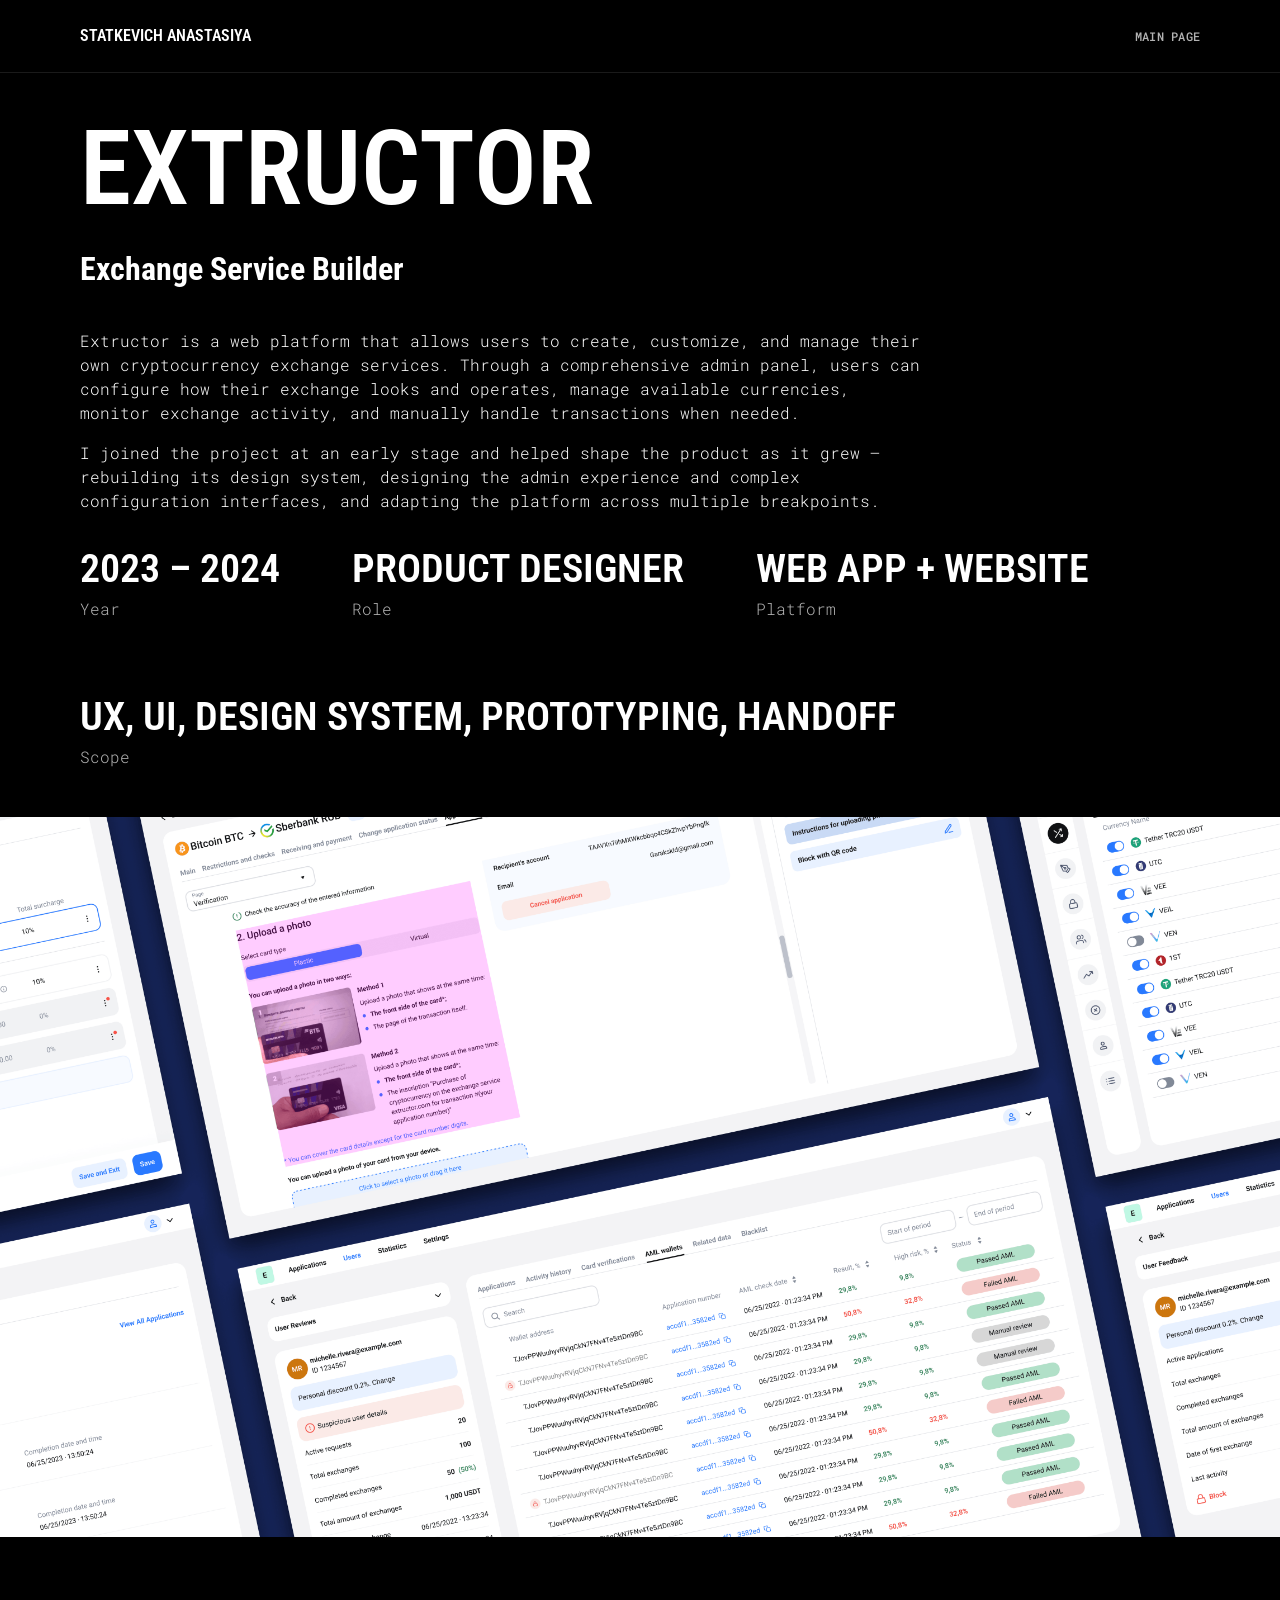
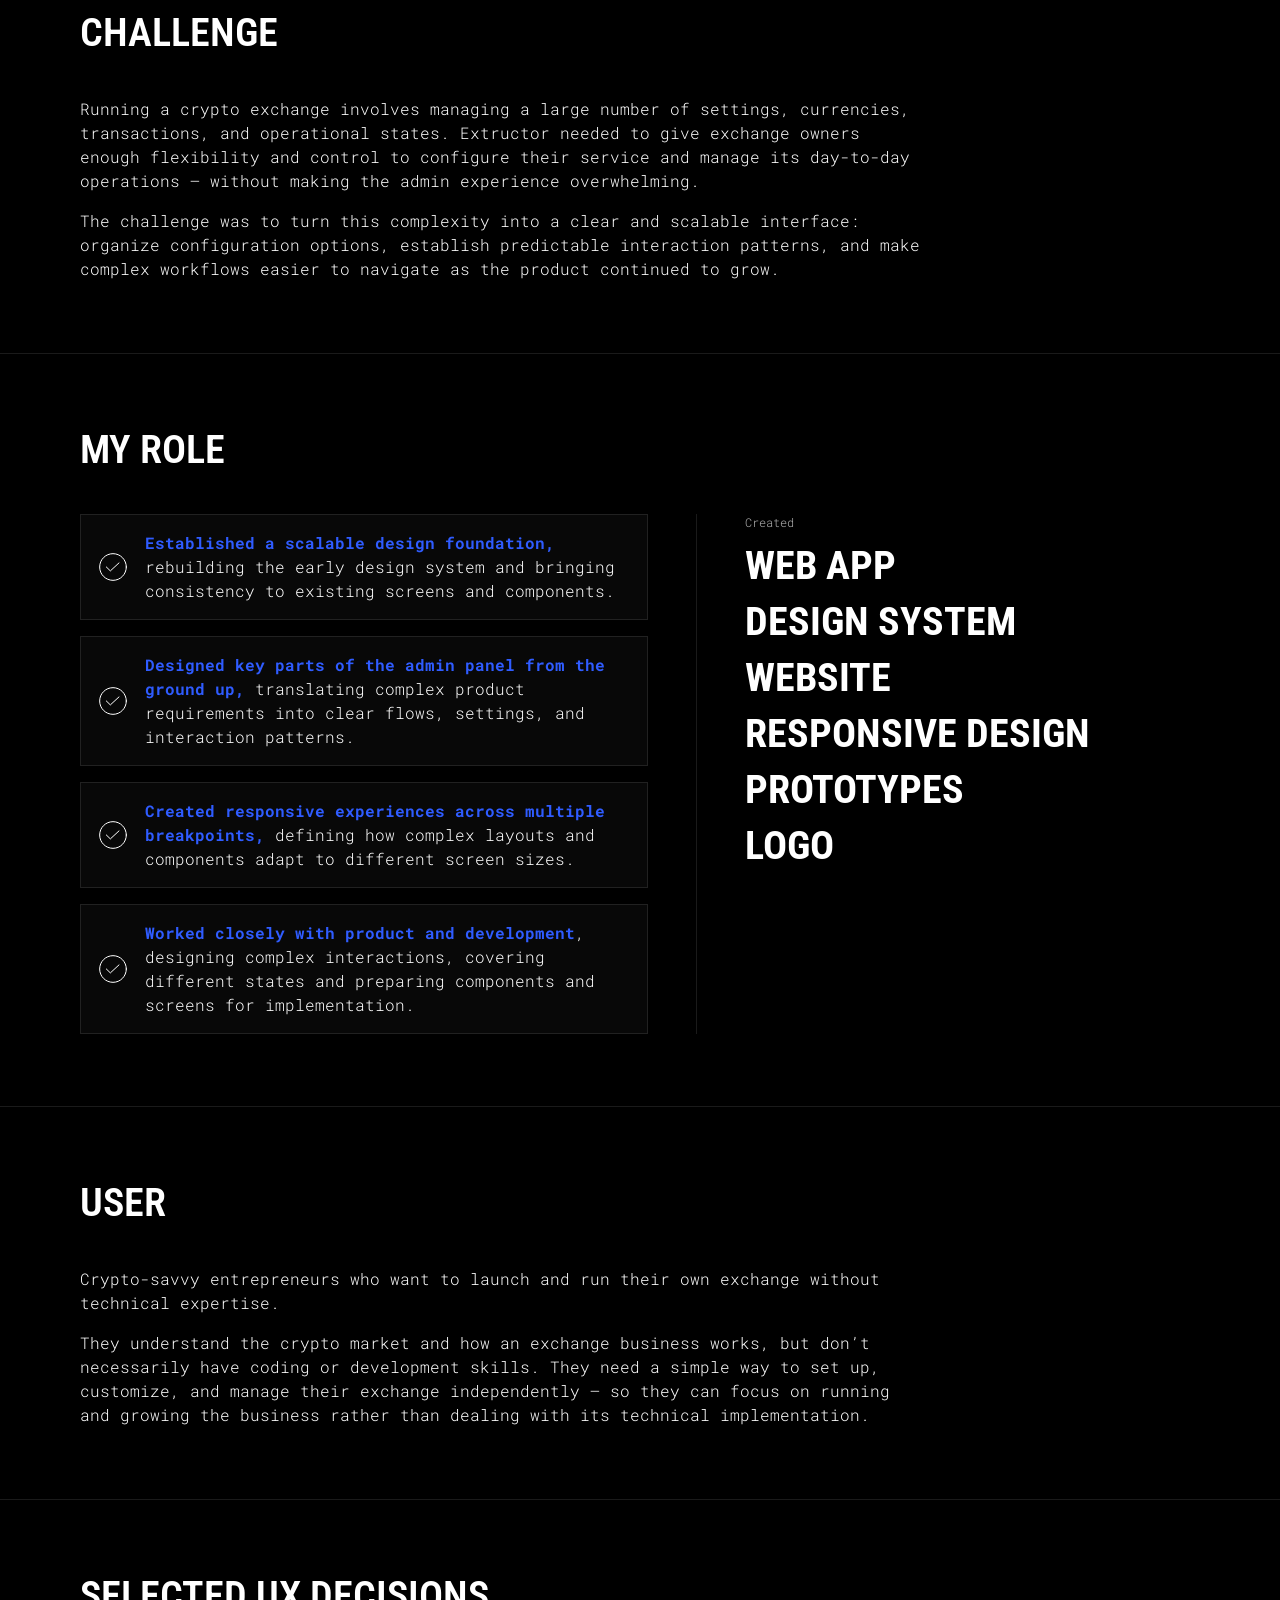
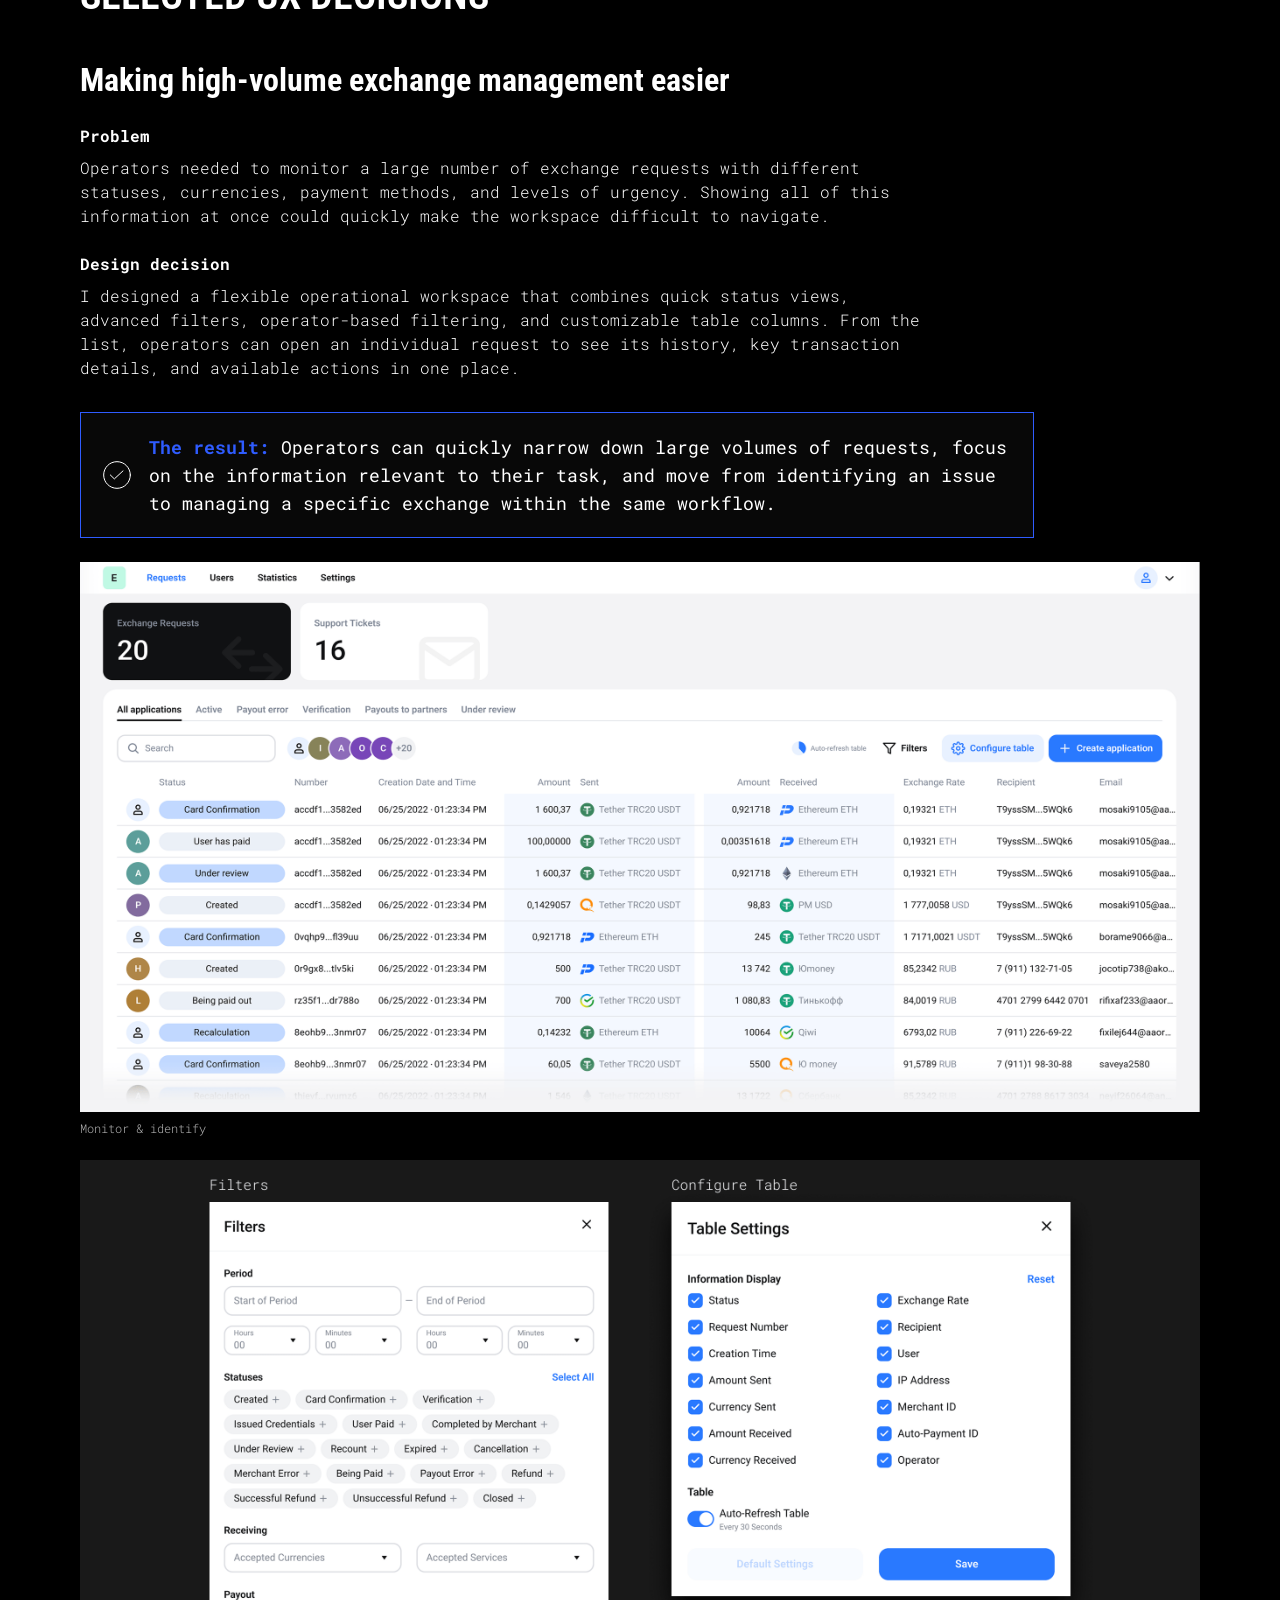
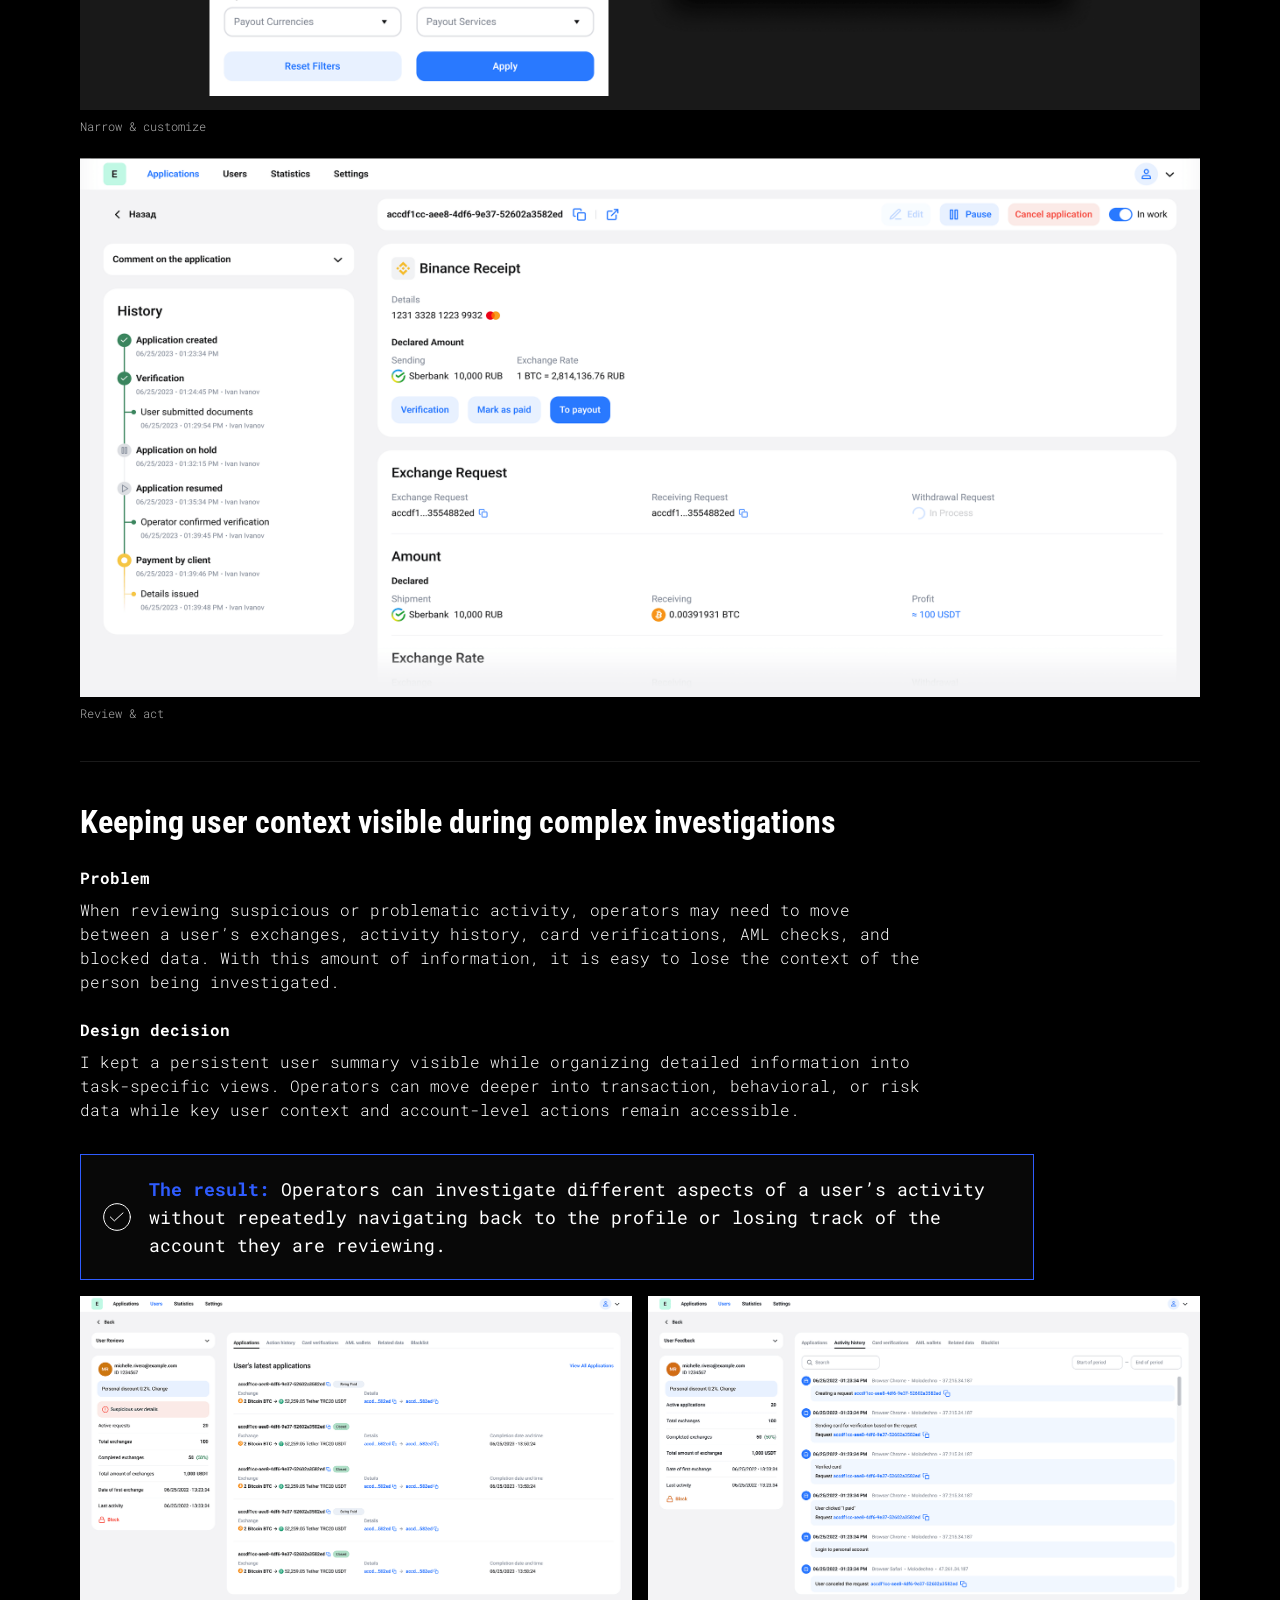
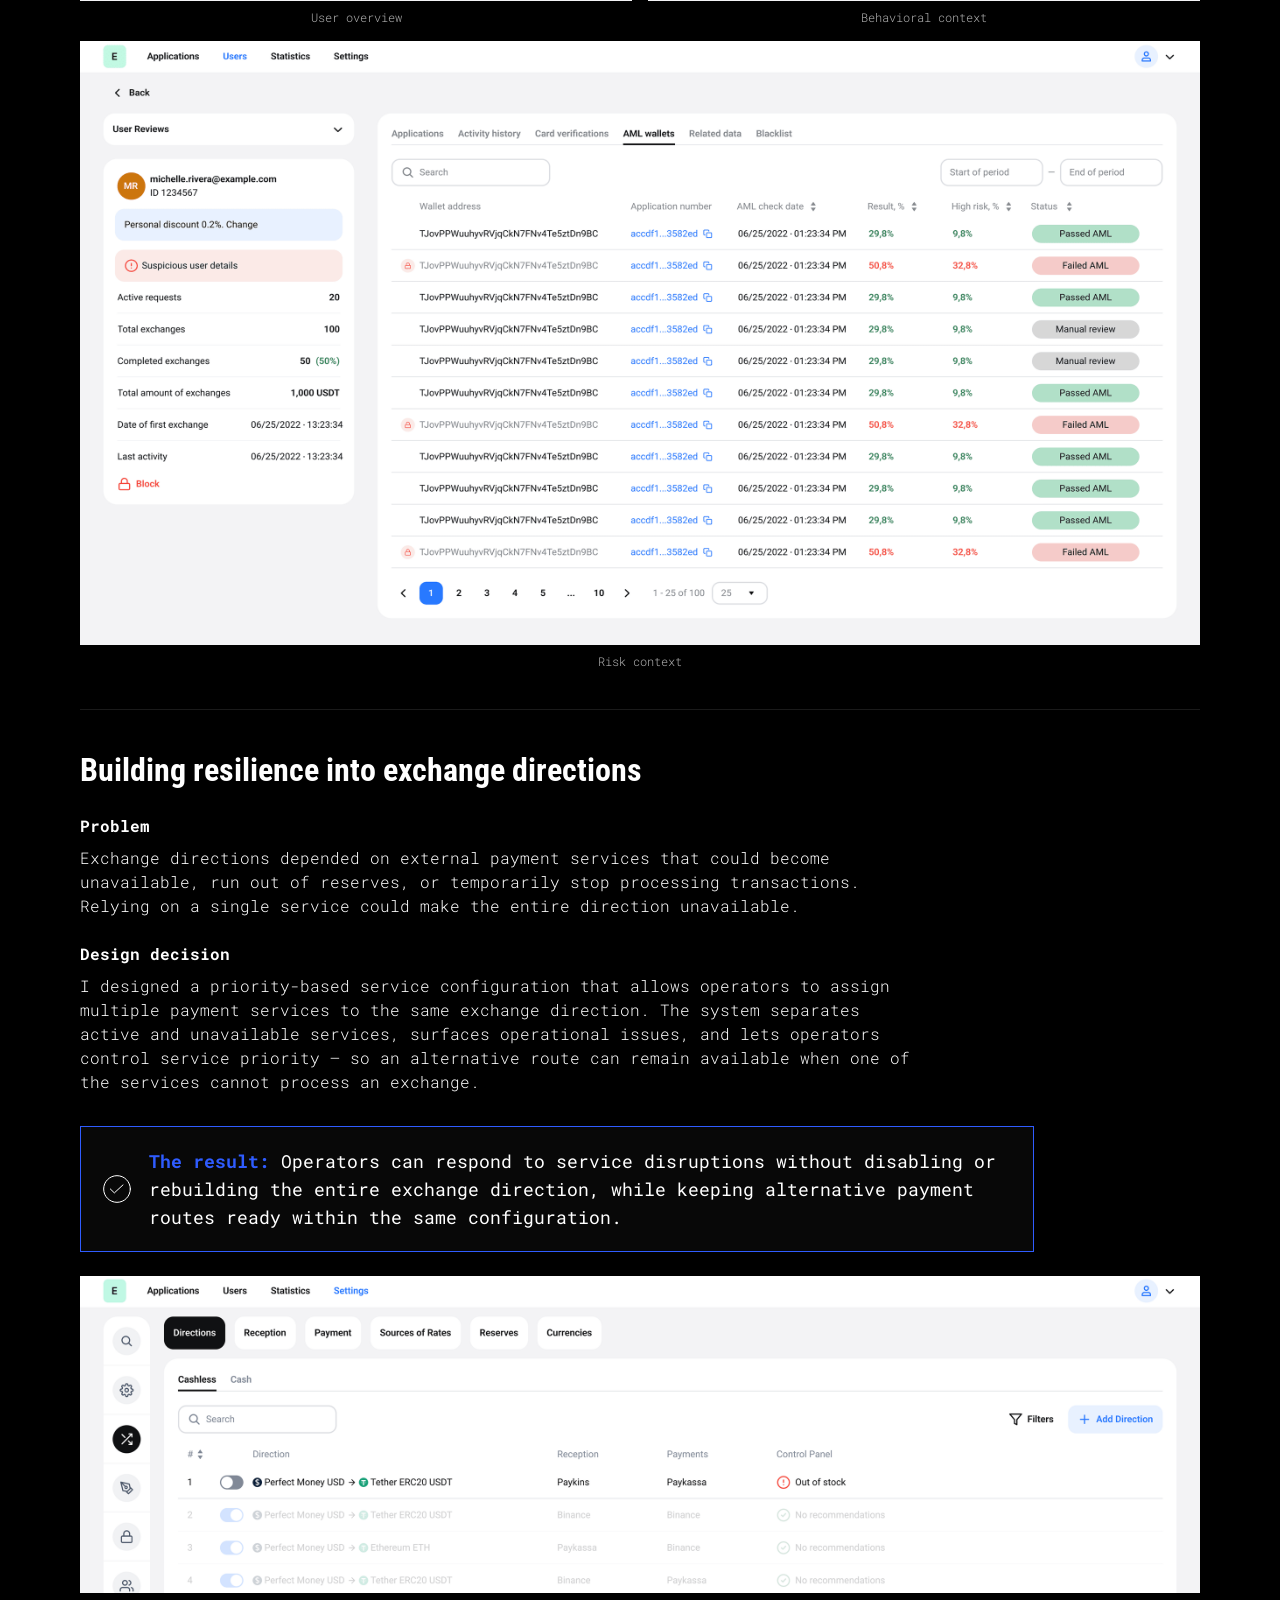
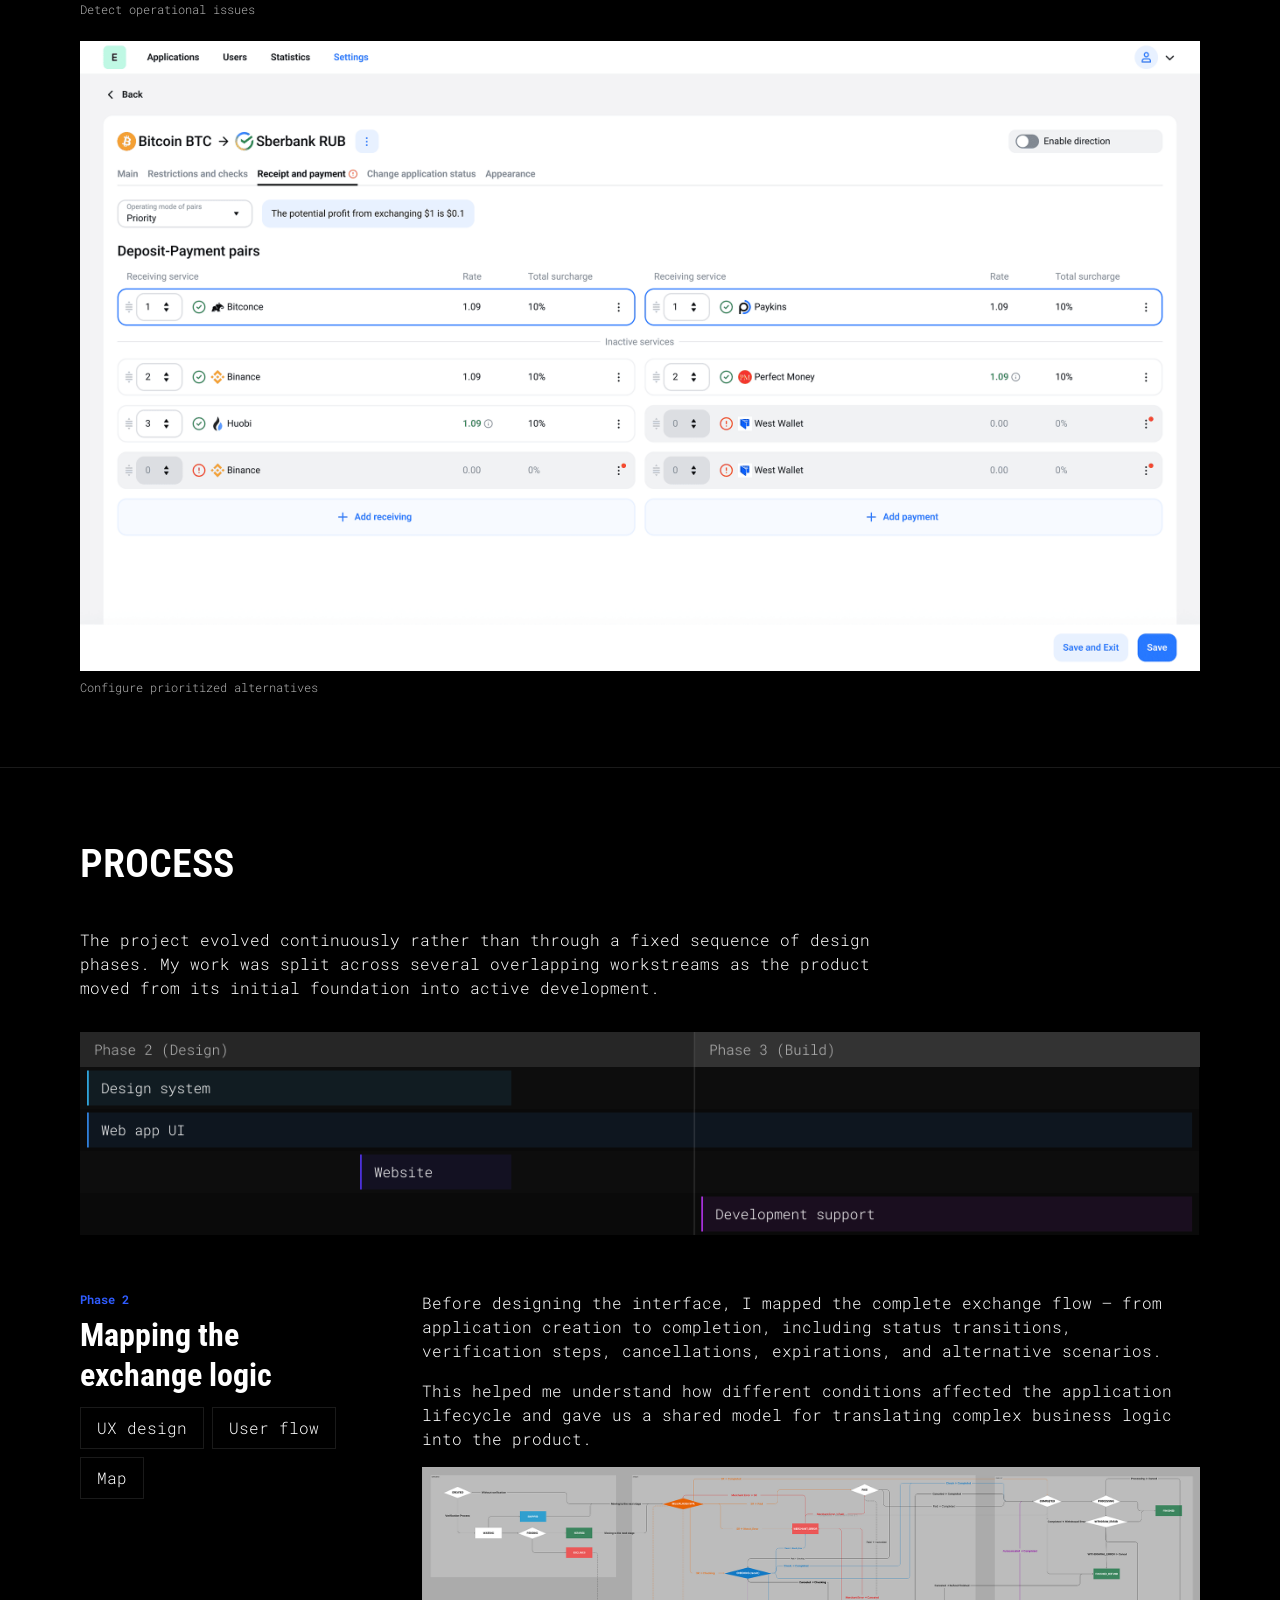
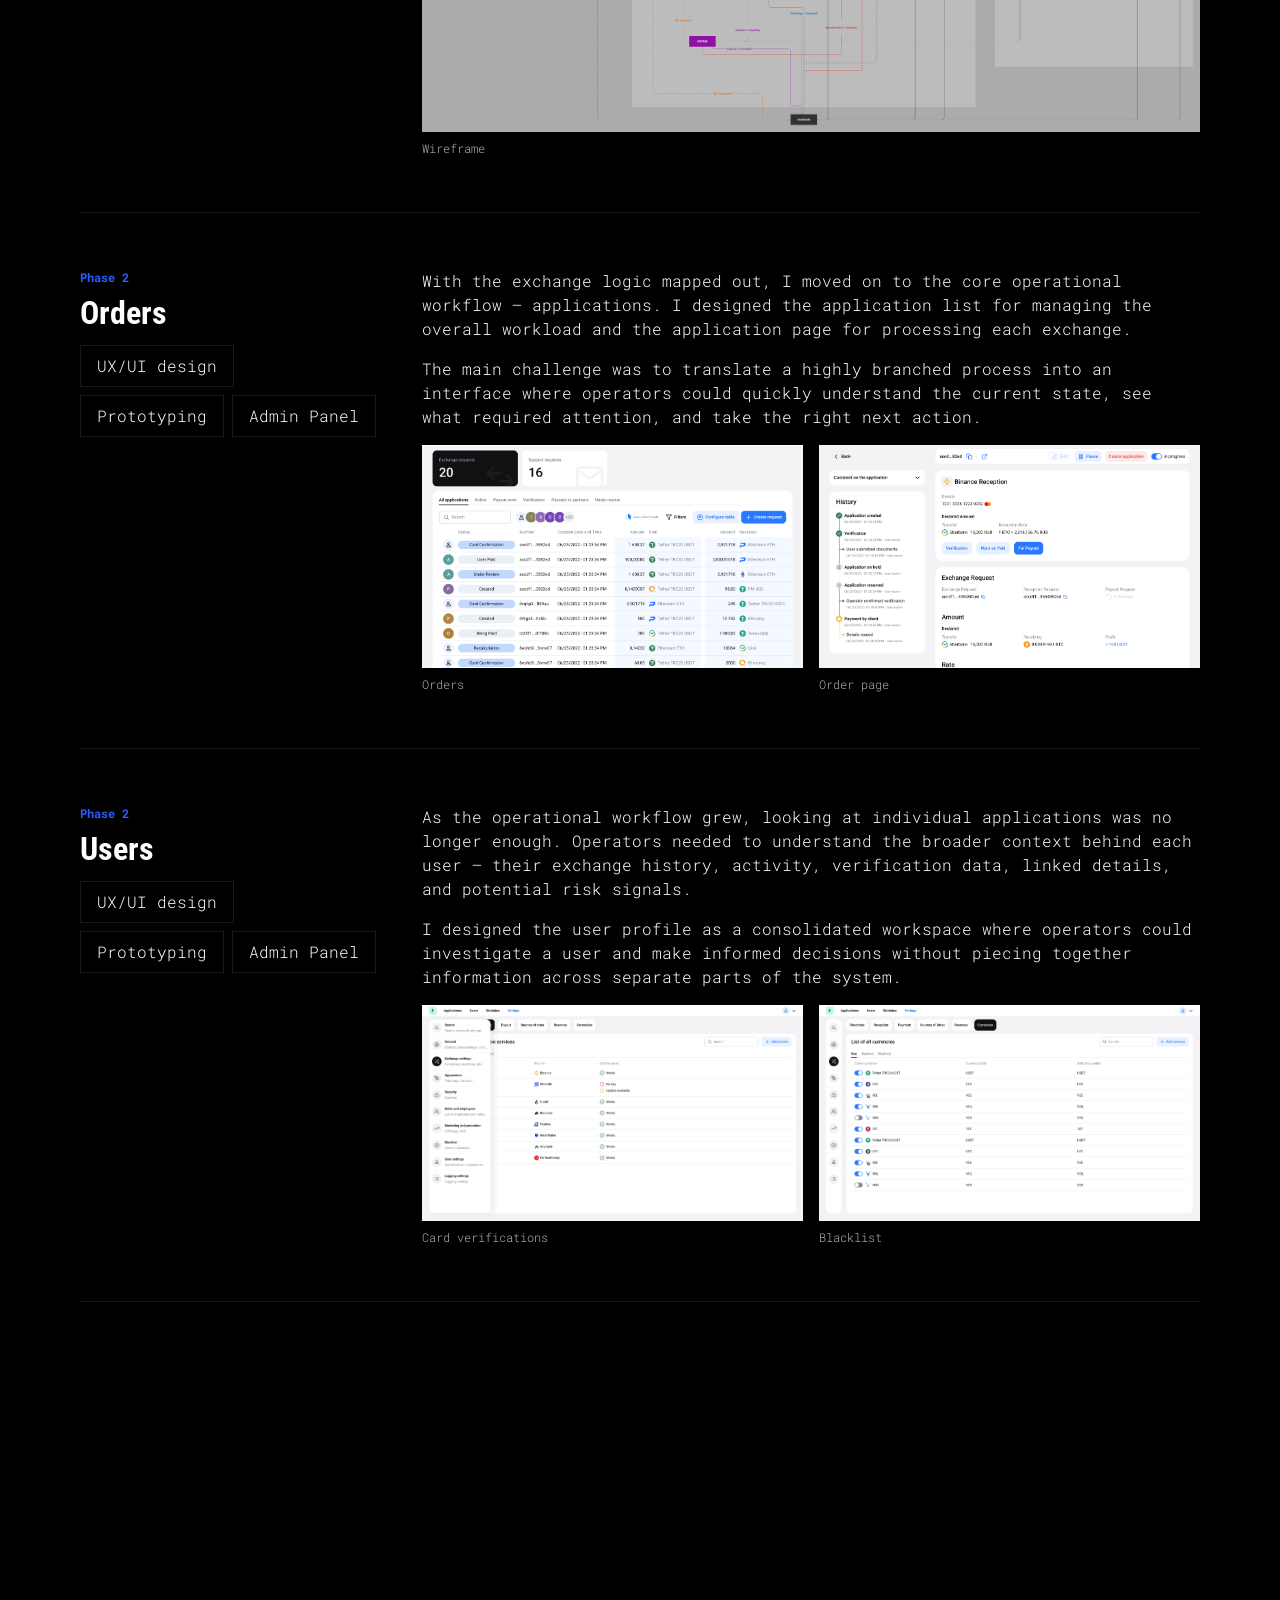
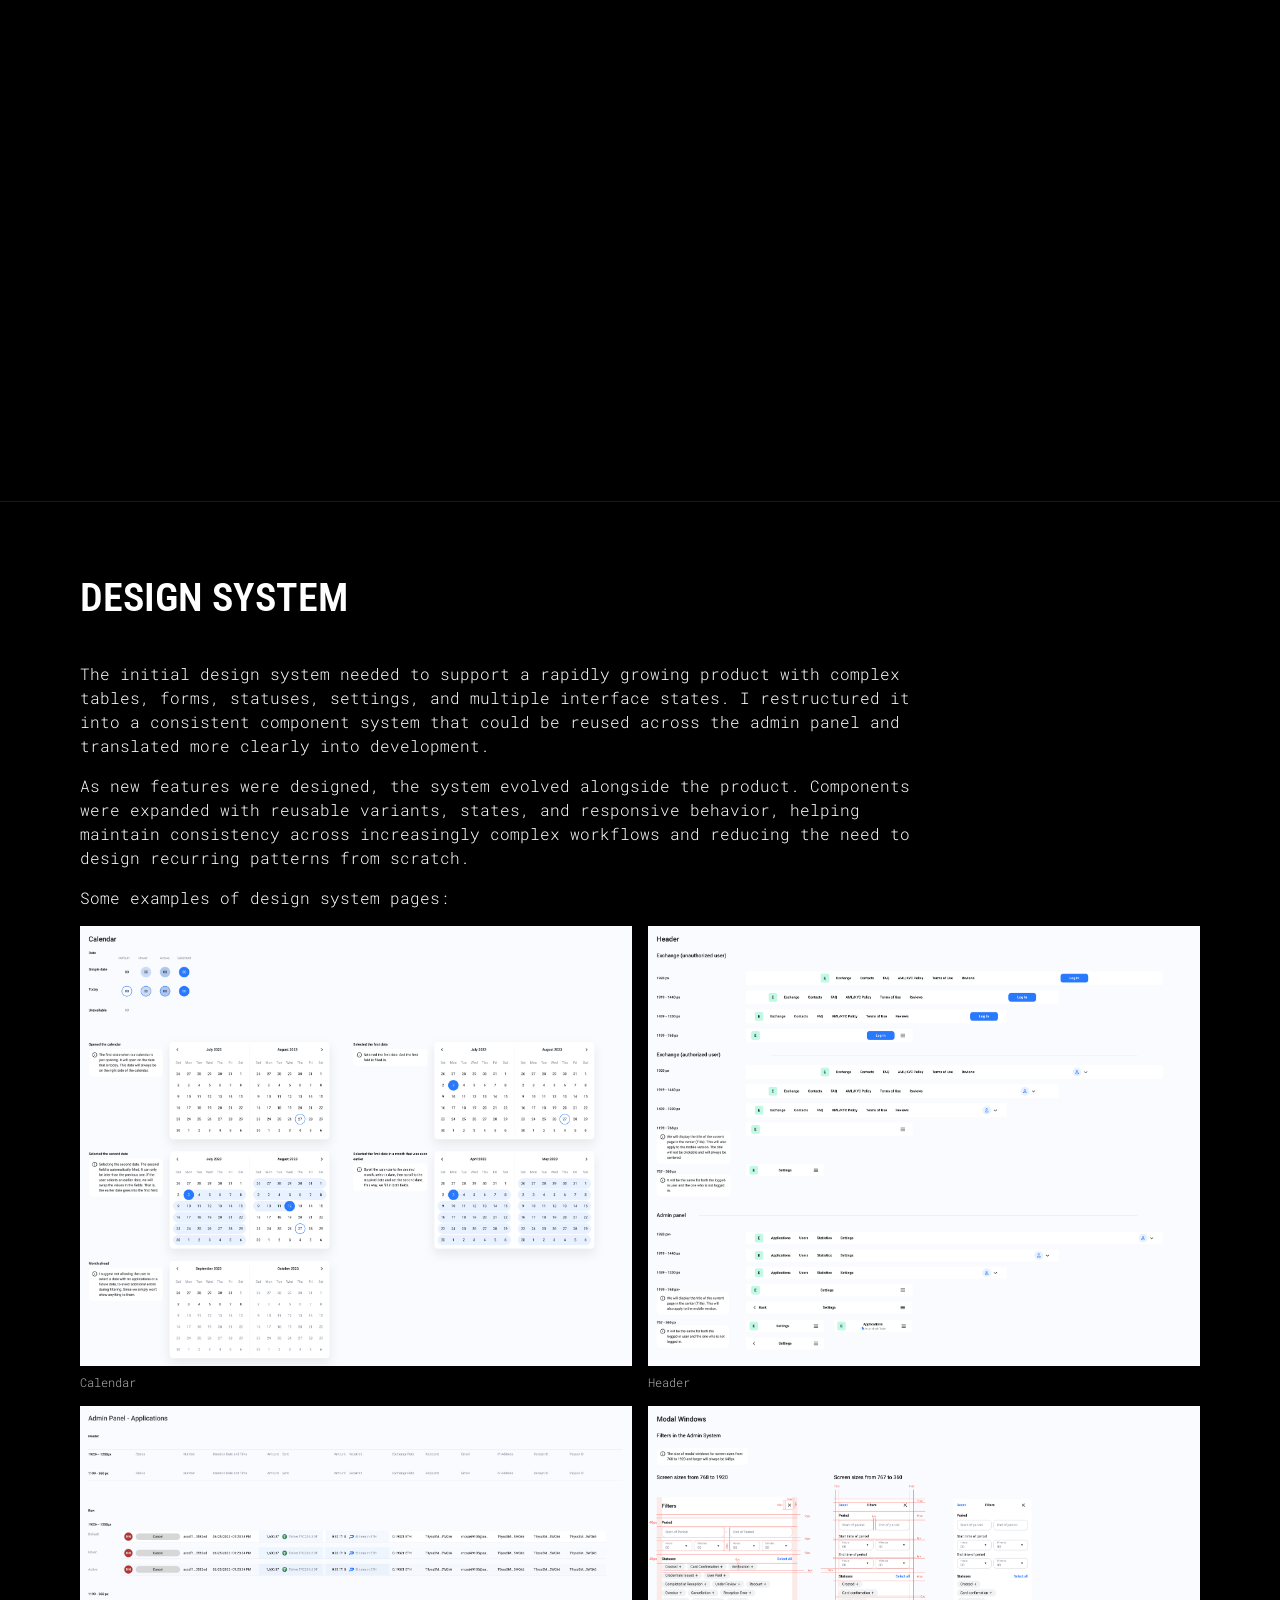
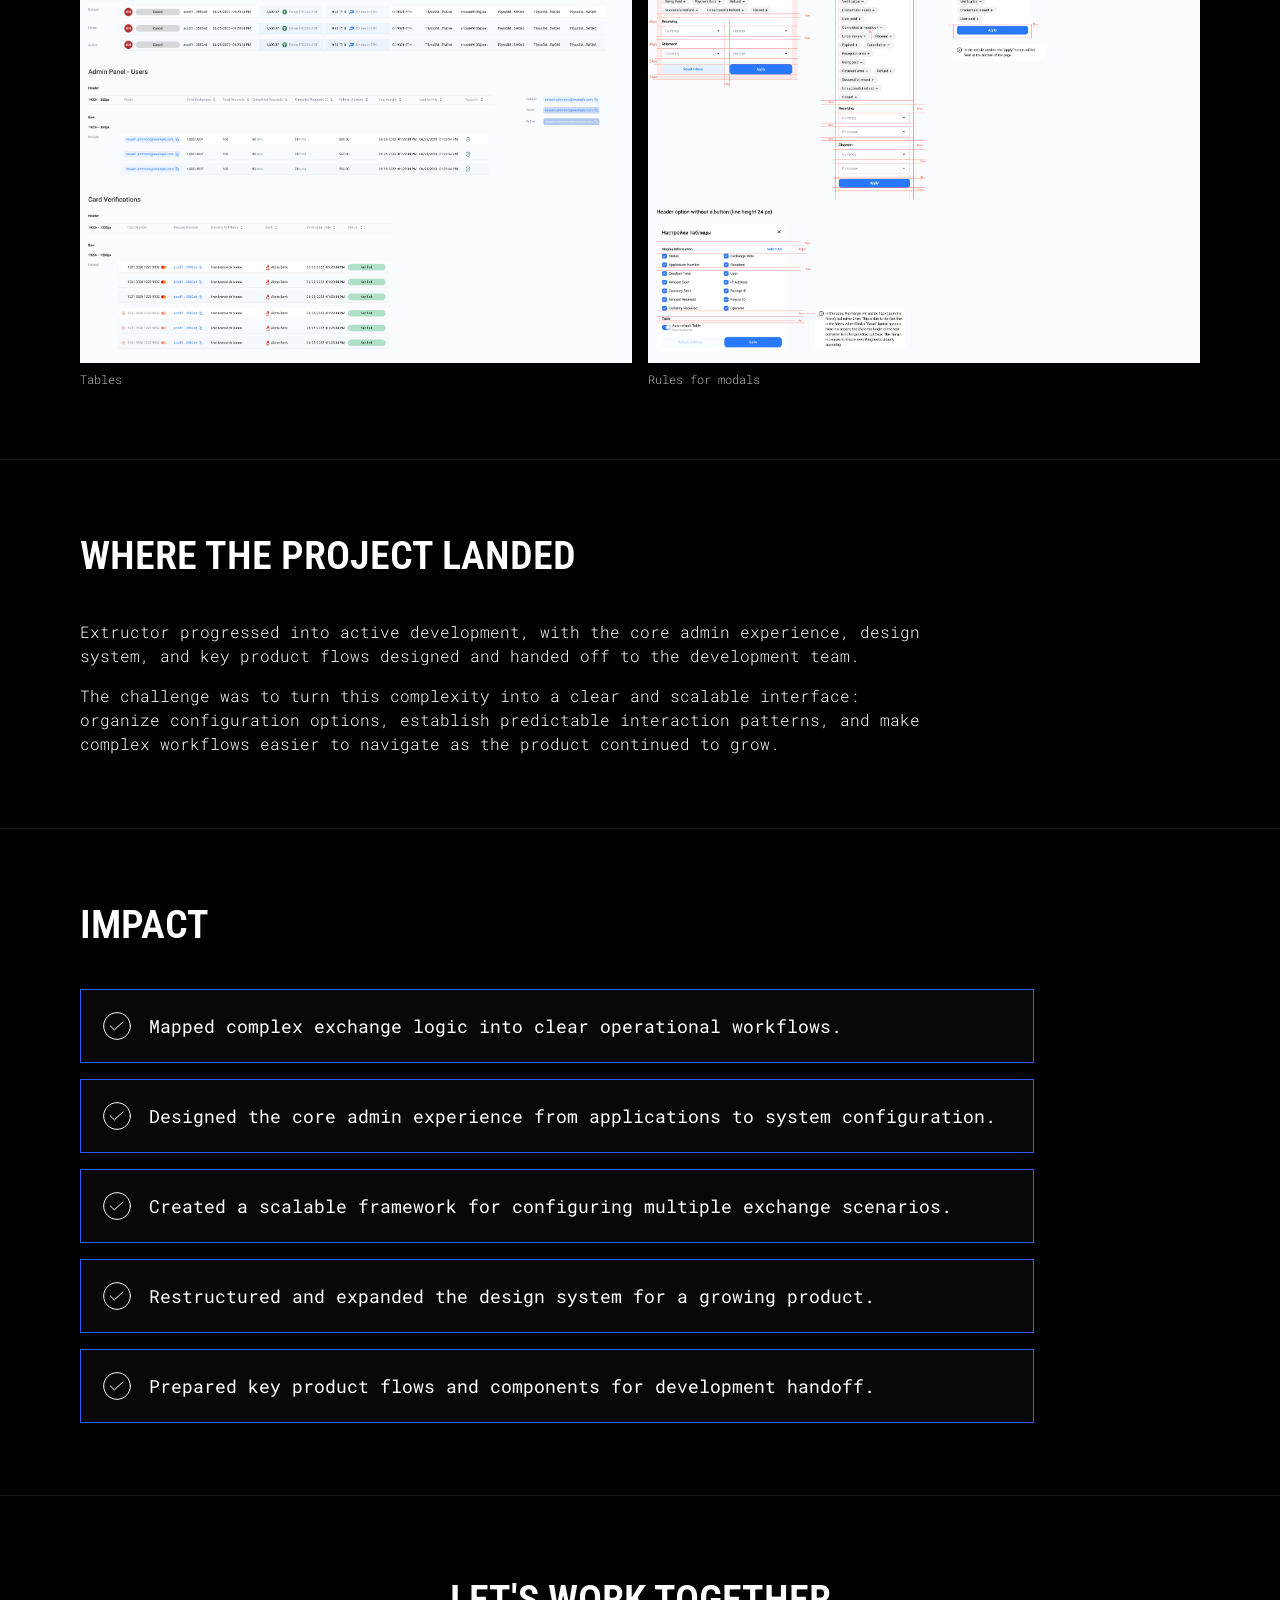
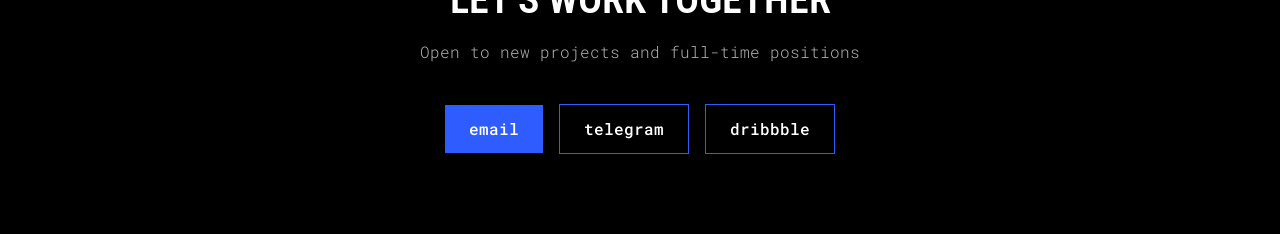
==== projects/extructor.html @ 71c8f438 "Add files via upload" ====
<!DOCTYPE html>
<html lang="en">
<head>
  <meta charset="UTF-8" />
  <meta name="viewport" content="width=device-width, initial-scale=1.0" />
  <title>Polli.co — Statkevich Anastasiya</title>
  <link rel="stylesheet" href="../css/style.css" />
  <link rel="stylesheet" href="../css/project.css" />
</head>
<body>

    <header class="site-header container">
        <a href="../index.html" class="site-header__name">Statkevich Anastasiya</a>
        <a href="../index.html" class="site-header__link">Main page</a>
    </header>

    <main>
        <!-- PROJECT HERO -->
        <section class="project-hero container">
            <h1 class="h1">EXTRUCTOR</h1>
            <p class="project-hero__subtitle h3">Exchange Service Builder</p>
            <p class="b5" style="margin-top: var(--sp-5); max-width: 845px;">Extructor is a web platform that allows users to create, customize, and manage their own cryptocurrency exchange services. Through a comprehensive admin panel, users can configure how their exchange looks and operates, manage available currencies, monitor exchange activity, and manually handle transactions when needed.</p>
            <p class="b5" style="margin-top: var(--sp-2); max-width: 845px;">I joined the project at an early stage and helped shape the product as it grew — rebuilding its design system, designing the admin experience and complex configuration interfaces, and adapting the platform across multiple breakpoints.</p>
            <div class="project-hero__meta">
                <div class="project-hero__meta-item">
                    <span class="project-hero__meta-value h2">2023 – 2024</span>
                    <span class="project-hero__meta-label d">Year</span>
                </div>
                <div class="project-hero__meta-item">
                    <span class="project-hero__meta-value h2">Product Designer</span>
                    <span class="project-hero__meta-label d5">Role</span>
                </div>
                <div class="project-hero__meta-item">
                    <span class="project-hero__meta-value h2">Web app + Website</span>
                    <span class="project-hero__meta-label d5">Platform</span>
                </div>
                <div class="project-hero__meta-item">
                    <span class="project-hero__meta-value h2">UX, UI, Design System, Prototyping, Handoff</span>
                    <span class="project-hero__meta-label d5">Scope</span>
                </div>
            </div>

            <div class="project-hero__image">
                <img src="../images/extructor/hero.png" alt="EXTRUCTOR - screens" />
            </div>
        </section>

        <!-- CHALLENGE -->
        <section class="section container reveal">
            <h2 class="h2 project-section__title">Challenge</h2>
            <p class="b5 project-text">Running a crypto exchange involves managing a large number of settings, currencies, transactions, and operational states. Extructor needed to give exchange owners enough flexibility and control to configure their service and manage its day-to-day operations — without making the admin experience overwhelming.</p>
            <p class="b5 project-text">The challenge was to turn this complexity into a clear and scalable interface: organize configuration options, establish predictable interaction patterns, and make complex workflows easier to navigate as the product continued to grow.</p>

        </section>

      <!-- MY ROLE -->
        <section class="section container section-border-top">
            <h2 class="h2 project-section__title">My role</h2>
            <div class="role-grid">
                <ul class="role-checklist b5">
                    <li>
                        <img src="../images/check-icon.svg" alt="" class="role-checklist__icon" />
                        <span><strong>Established a scalable design foundation,</strong> rebuilding the early design system and bringing consistency to existing screens and components.</span>
                    </li>
                    <li>
                        <img src="../images/check-icon.svg" alt="" class="role-checklist__icon" />
                        <span><strong>Designed key parts of the admin panel from the ground up,</strong> translating complex product requirements into clear flows, settings, and interaction patterns.</span>
                    </li>
                    <li>
                        <img src="../images/check-icon.svg" alt="" class="role-checklist__icon" />
                        <span><strong>Created responsive experiences across multiple breakpoints,</strong> defining how complex layouts and components adapt to different screen sizes.</span>
                    </li>
                    <li>
                        <img src="../images/check-icon.svg" alt="" class="role-checklist__icon" />
                        <span><strong>Worked closely with product and development</strong>, designing complex interactions, covering different states and preparing components and screens for implementation.</span>
                    </li>
                </ul>

                <div class="role-list-large">
                    <div class="role-list-large__label d7">Created</div>
                    <div class="role-list-large__group">
                        <div class="role-list-large__item">Web app</div>
                        <div class="role-list-large__item">Design system</div>
                        <div class="role-list-large__item">Website</div>
                        <div class="role-list-large__item">Responsive design</div>
                        <div class="role-list-large__item">Prototypes</div>
                        <div class="role-list-large__item">Logo</div>
                    </div>
                </div>
            </div>
        </section>

        <!-- USER -->
        <section class="section container section-border-top reveal">
            <h2 class="h2 project-section__title">User</h2>
            <p class="b5 project-text">Crypto-savvy entrepreneurs who want to launch and run their own exchange without technical expertise.</p>
            <p class="b5 project-text">They understand the crypto market and how an exchange business works, but don’t necessarily have coding or development skills. They need a simple way to set up, customize, and manage their exchange independently — so they can focus on running and growing the business rather than dealing with its technical implementation.</p>

        </section>


 <!-- Selected UX Decisions< --> 
        <section class="section container section-border-top reveal">
            <h2 class="h2 project-section__title">Selected UX Decisions</h2>
            <!-- Making high-volume exchange management easier< -->
            <div class="decision-block">
                <h3 class="h3 decision-block__title">Making high-volume exchange management easier</h3>
                <p class="b4" style="margin-top: var(--sp-3);">Problem</p>
                <p class="b5 decision-block__text">Operators needed to monitor a large number of exchange requests with different statuses, currencies, payment methods, and levels of urgency. Showing all of this information at once could quickly make the workspace difficult to navigate.</p>
                <p class="b4" style="margin-top: var(--sp-3);">Design decision</p>
                <p class="b5 decision-block__text">I designed a flexible operational workspace that combines quick status views, advanced filters, operator-based filtering, and customizable table columns. From the list, operators can open an individual request to see its history, key transaction details, and available actions in one place.</p>
                <ul class="role-checklist impact-checklist b5" style="margin-top: var(--sp-4);">
                    <li>
                        <img src="../images/check-icon.svg" alt="" class="role-checklist__icon" />
                        <span><strong>The result:</strong> Operators can quickly narrow down large volumes of requests, focus on the information relevant to their task, and move from identifying an issue to managing a specific exchange within the same workflow.</span>
                    </li>
                </ul>

                <figure class="decision-block__diagram">
                    <img src="../images/extructor/ux_decision1_pic1.png" alt="List of orders" class="js-lightbox" />
                    <figcaption class="d7">Monitor & identify</figcaption>
                </figure>
                <figure class="decision-block__diagram">
                    <img src="../images/extructor/ux_decision1_pic2.png" alt="Filters and settings" class="js-lightbox" />
                    <figcaption class="d7">Narrow & customize</figcaption>
                </figure>
                <figure class="decision-block__diagram">
                    <img src="../images/extructor/ux_decision1_pic3.png" alt="Page of order" class="js-lightbox" />
                    <figcaption class="d7">Review & act</figcaption>
                </figure>
            </div>

            <!-- Keeping user context visible during complex investigations< -->
            <div class="decision-block">
                <h3 class="h3 decision-block__title">Keeping user context visible during complex investigations</h3>
                <p class="b4" style="margin-top: var(--sp-3);">Problem</p>
                <p class="b5 decision-block__text">When reviewing suspicious or problematic activity, operators may need to move between a user’s exchanges, activity history, card verifications, AML checks, and blocked data. With this amount of information, it is easy to lose the context of the person being investigated.</p>

                <p class="b4" style="margin-top: var(--sp-3);">Design decision</p>
                <p class="b5 decision-block__text">I kept a persistent user summary visible while organizing detailed information into task-specific views. Operators can move deeper into transaction, behavioral, or risk data while key user context and account-level actions remain accessible.</p>

                <ul class="role-checklist impact-checklist b5" style="margin-top: var(--sp-4);">
                    <li>
                        <img src="../images/check-icon.svg" alt="" class="role-checklist__icon" />
                        <span><strong>The result:</strong> Operators can investigate different aspects of a user’s activity without repeatedly navigating back to the profile or losing track of the account they are reviewing.</span>
                    </li>
                </ul>
                <div class="work-block__gallery work-block__gallery--natural" style="margin-top: var(--sp-2); text-align: center;">
                    <figure>
                        <img src="../images/extructor/ux_decision2_pic1.png" alt="User overview" class="js-lightbox" />
                        <figcaption class="d7 text-secondary">User overview</figcaption>
                    </figure>
                    <figure>
                        <img src="../images/extructor/ux_decision2_pic2.png" alt="Behavioral context" class="js-lightbox" />
                        <figcaption class="d7 text-secondary">Behavioral context</figcaption>
                    </figure>
                    <figure>
                        <img src="../images/extructor/ux_decision2_pic3.png" alt="Risk context" class="js-lightbox" />
                        <figcaption class="d7 text-secondary">Risk context</figcaption>
                    </figure>
                </div>
            </div>

            <!-- Building resilience into exchange directions< -->
            <div class="decision-block">
                <h3 class="h3 decision-block__title">Building resilience into exchange directions</h3>
                <p class="b4" style="margin-top: var(--sp-3);">Problem</p>
                <p class="b5 decision-block__text">Exchange directions depended on external payment services that could become unavailable, run out of reserves, or temporarily stop processing transactions. Relying on a single service could make the entire direction unavailable.</p>
                <p class="b4" style="margin-top: var(--sp-3);">Design decision</p>
                <p class="b5 decision-block__text">I designed a priority-based service configuration that allows operators to assign multiple payment services to the same exchange direction. The system separates active and unavailable services, surfaces operational issues, and lets operators control service priority — so an alternative route can remain available when one of the services cannot process an exchange.</p>

                <ul class="role-checklist impact-checklist b5" style="margin-top: var(--sp-4);">
                    <li>
                        <img src="../images/check-icon.svg" alt="" class="role-checklist__icon" />
                        <span><strong>The result:</strong> Operators can respond to service disruptions without disabling or rebuilding the entire exchange direction, while keeping alternative payment routes ready within the same configuration.</span>
                    </li>
                </ul>

                <figure class="decision-block__diagram">
                    <img src="../images/extructor/ux_decision3_pic1.png" alt="Detect operational issues" class="js-lightbox" />
                    <figcaption class="d7">Detect operational issues</figcaption>
                </figure>
                <figure class="decision-block__diagram">
                    <img src="../images/extructor/ux_decision3_pic2.png" alt="Configure prioritized alternatives" class="js-lightbox" />
                    <figcaption class="d7">Configure prioritized alternatives</figcaption>
                </figure>
            </div>
        </section>
      
        <!-- PROCESS -->
        <section class="section container section-border-top reveal">
            <h2 class="h2 project-section__title">Process</h2>
            <p class="b5 project-text">The project evolved continuously rather than through a fixed sequence of design phases. My work was split across several overlapping workstreams as the product moved from its initial foundation into active development.</p>

            <img src="../images/extructor/process_map.png" alt="Process timeline: Phase 1 Analysis, Phase 2 Design, Phase 3 Build" style="margin-top: var(--sp-4); width: 100%;" class="js-lightbox" />

            <!-- Mapping the exchange logic -->
            <div class="work-block reveal">
                <div class="work-block__grid">
                    <div>
                        <div class="work-block__phase d6">Phase 2</div>
                        <h3 class="work-block__title">Mapping the exchange logic</h3>
                        <div class="tags-list">
                            <span class="tag">UX design</span>
                            <span class="tag">User flow</span>
                            <span class="tag">Map</span>
                        </div>
                    </div>
                    <div>
                        <p class="b5">Before designing the interface, I mapped the complete exchange flow — from application creation to completion, including status transitions, verification steps, cancellations, expirations, and alternative scenarios.</p>
                        <p class="b5">This helped me understand how different conditions affected the application lifecycle and gave us a shared model for translating complex business logic into the product.</p>
                        <img src="../images/extructor/process1_pic1.png" alt="Wireframe" style="margin-top: 16px; width: 100%;" class="js-lightbox" />
                        <p class="work-block__caption d7">Wireframe</p>
                    </div>
                </div>
            </div>
            </div>
            <div class="section-divider"></div>

            <!-- Orders -->
            <div class="work-block reveal">
                <div class="work-block__grid">
                    <div>
                        <div class="work-block__phase d6">Phase 2</div>
                        <h3 class="work-block__title">Orders</h3>
                        <div class="tags-list">
                            <span class="tag">UX/UI design</span>
                            <span class="tag">Prototyping</span>
                            <span class="tag">Admin Panel</span>
                        </div>
                    </div>
                    <div>
                        <p class="b5">With the exchange logic mapped out, I moved on to the core operational workflow — applications. I designed the application list for managing the overall workload and the application page for processing each exchange.</p>
                        <p class="b5">The main challenge was to translate a highly branched process into an interface where operators could quickly understand the current state, see what required attention, and take the right next action.</p>
                        <div class="work-block__gallery work-block__gallery--grid2" style="margin-top: 16px;">
                            <figure>
                                <img src="../images/extructor/process2_pic1.png" alt="Orders" class="js-lightbox" />
                                <figcaption class="d7 text-secondary">Orders</figcaption>
                            </figure>
                            <figure>
                                <img src="../images/extructor/process2_pic2.png" alt="Order page" class="js-lightbox" />
                                <figcaption class="d7 text-secondary">Order page</figcaption>
                            </figure>
                        </div>
                    </div>
                </div>
            </div>
            <div class="section-divider"></div>

            <!-- Users -->
            <div class="work-block reveal">
                <div class="work-block__grid">
                    <div>
                        <div class="work-block__phase d6">Phase 2</div>
                        <h3 class="work-block__title">Users</h3>
                        <div class="tags-list">
                            <span class="tag">UX/UI design</span>
                            <span class="tag">Prototyping</span>
                            <span class="tag">Admin Panel</span>
                        </div>
                    </div>
                    <div>
                        <p class="b5">As the operational workflow grew, looking at individual applications was no longer enough. Operators needed to understand the broader context behind each user — their exchange history, activity, verification data, linked details, and potential risk signals.</p>
                        <p class="b5">I designed the user profile as a consolidated workspace where operators could investigate a user and make informed decisions without piecing together information across separate parts of the system.</p>
                        <div class="work-block__gallery work-block__gallery--grid2" style="margin-top: 16px;">
                            <figure>
                                <img src="../images/extructor/process3_pic1.png" alt="Card verifications" class="js-lightbox" />
                                <figcaption class="d7 text-secondary">Card verifications</figcaption>
                            </figure>
                            <figure>
                                <img src="../images/extructor/process3_pic2.png" alt="Blacklist" class="js-lightbox" />
                                <figcaption class="d7 text-secondary">Blacklist</figcaption>
                            </figure>
                        </div>
                    </div>
                </div>
            </div>
            <div class="section-divider"></div>

            <!-- Settings -->
            <div class="work-block reveal">
                <div class="work-block__grid">
                    <div>
                        <div class="work-block__phase d6">Phase 2</div>
                        <h3 class="work-block__title">Settings</h3>
                        <div class="tags-list">
                            <span class="tag">UX/UI design</span>
                            <span class="tag">Prototyping</span>
                            <span class="tag">Settings</span>
                        </div>
                    </div>
                    <div>
                        <p class="b5">As the product grew, more of its behavior needed to become configurable. I worked on identifying which rules should remain part of the core product logic and which administrators needed to control themselves.</p>
                        <p class="b5">This resulted in a configuration model covering restrictions, payment and payout logic, application behavior, and customer-facing settings for each exchange direction.</p>

                        <div class="work-block__gallery work-block__gallery--grid2" style="margin-top: 16px;">
                            <figure>
                                <img src="../images/extructor/process3_pic1.png" alt="Exchange settings" class="js-lightbox" />
                                <figcaption class="d7 text-secondary">Exchange settings</figcaption>
                            </figure>
                            <figure>
                                <img src="../images/extructor/process3_pic2.png" alt="Currencies" class="js-lightbox" />
                                <figcaption class="d7 text-secondary">Currencies</figcaption>
                            </figure>
                            <figure>
                                <img src="../images/extructor/process3_pic3.png" alt="Visual - login page" class="js-lightbox" />
                                <figcaption class="d7 text-secondary">Visual - login page</figcaption>
                            </figure>
                            <figure>
                                <img src="../images/extructor/process3_pic4.png" alt="Visual - exchange" class="js-lightbox" />
                                <figcaption class="d7 text-secondary">Visual - exchange</figcaption>
                            </figure>
                        </div>
                    </div>
                </div>
            </div>
        </section>


  <!-- DESIGN SYSTEM -->
   <section class="section container section-border-top reveal">
     <h2 class="h2 project-section__title">Design System</h2>
     <div>
         <p class="b5 project-text">The initial design system needed to support a rapidly growing product with complex tables, forms, statuses, settings, and multiple interface states. I restructured it into a consistent component system that could be reused across the admin panel and translated more clearly into development.</p>
         <p class="b5 project-text">As new features were designed, the system evolved alongside the product. Components were expanded with reusable variants, states, and responsive behavior, helping maintain consistency across increasingly complex workflows and reducing the need to design recurring patterns from scratch.</p>
         <p class="b5 project-text">Some examples of design system pages:</p>
         <div class="work-block__gallery work-block__gallery--grid2" style="margin-top: 16px;">
             <figure>
                 <img src="../images/extructor/design_system_pic1.png" alt="Calendar" class="js-lightbox" />
                 <figcaption class="d7 text-secondary">Calendar</figcaption>
             </figure>
             <figure>
                 <img src="../images/extructor/design_system_pic2.png" alt="Header" class="js-lightbox" />
                 <figcaption class="d7 text-secondary">Header</figcaption>
             </figure>             <figure>
                 <img src="../images/extructor/design_system_pic3.png" alt="Tables" class="js-lightbox" />
                 <figcaption class="d7 text-secondary">Tables</figcaption>
             </figure>             <figure>
                 <img src="../images/extructor/design_system_pic4.png" alt="Rules for modals" class="js-lightbox" />
                 <figcaption class="d7 text-secondary">Rules for modals</figcaption>
             </figure>
         </div>
     </div>
     </section>
          
  <!-- WHERE THE PROJECT LANDED -->
   <section class="section container section-border-top reveal">
       <h2 class="h2 project-section__title">Where the project landed</h2>
       <p class="b5 project-text">Extructor progressed into active development, with the core admin experience, design system, and key product flows designed and handed off to the development team.</p>
       <p class="b5 project-text">The challenge was to turn this complexity into a clear and scalable interface: organize configuration options, establish predictable interaction patterns, and make complex workflows easier to navigate as the product continued to grow.</p>

   </section>

     <!-- IMPACT -->
<section class="section container section-border-top reveal">
  <h2 class="h2 project-section__title">Impact</h2>
  <ul class="role-checklist impact-checklist b5">
      <li>
          <img src="../images/check-icon.svg" alt="" class="role-checklist__icon" />
          <span>Mapped complex exchange logic into clear operational workflows.</span>
      </li>
      <li>
          <img src="../images/check-icon.svg" alt="" class="role-checklist__icon" />
          <span>Designed the core admin experience from applications to system configuration.</span>
      </li>
      <li>
          <img src="../images/check-icon.svg" alt="" class="role-checklist__icon" />
          <span>Created a scalable framework for configuring multiple exchange scenarios.</span>
      </li>
      <li>
          <img src="../images/check-icon.svg" alt="" class="role-checklist__icon" />
          <span>Restructured and expanded the design system for a growing product.</span>
      </li>
      <li>
          <img src="../images/check-icon.svg" alt="" class="role-checklist__icon" />
          <span>Prepared key product flows and components for development handoff.</span>
      </li>

  </ul>
</section>
       
        <!-- CONTACT / FOOTER -->
        <footer class="site-footer container reveal" id="contact">
            <h2 class="h2">Let's work together</h2>
            <p class="site-footer__subtitle b5">Open to new projects and full-time positions</p>
            <div class="site-footer__links">
                <a href="mailto:sta.ana.igo@gmail.com" class="btn btn-primary" target="_blank" rel="noopener">email</a>
                <a href="https://t.me/anastasiya_statkevich" class="btn btn-outline" target="_blank" rel="noopener">telegram</a>
                <a href="https://dribbble.com/anastasia_statkevich" class="btn btn-outline" target="_blank" rel="noopener">dribbble</a>
            </div>
        </footer>
    </main>
    <script src="../js/cursor.js"></script>
    <script src="../js/reveal.js"></script>
    <script src="../js/main.js"></script>

    <div class="lightbox-overlay" id="lightbox">
        <div class="lightbox-content">
            <div class="lightbox-header">
                <p class="lightbox-caption b4" id="lightbox-caption"></p>
                <button class="lightbox-close" id="lightbox-close" aria-label="Close">
                    <img src="../images/close-icon.svg" alt="" />
                </button>
            </div>
            <img src="" alt="" id="lightbox-img" />
        </div>
    </div>
</body>
</html>
---- css/style.css ----
/* ==========================================================================
   STATKEVICH ANASTASIYA — Portfolio
   style.css — переменные, сброс, базовая типографика, общие компоненты
   ========================================================================== */

@import url('https://fonts.googleapis.com/css2?family=Roboto+Condensed:wght@400;600;700&family=Roboto+Mono:wght@300;400;500&display=swap');

/* ---------- Variables ---------- */
:root {
  /* Colors */
  --color-bg: #000000;
  --color-text: #ffffff;
  --color-text-secondary: rgba(255, 255, 255, 0.7); /* #FFFFFFB3 */
  --color-accent: #2f5cff;
  --color-accent-active: #2549cc;
  --color-grey: #4d4d4d;
  --color-border: rgba(255, 255, 255, 0.1);

  /* Fonts */
  --font-display: 'Roboto Condensed', sans-serif;
  --font-body: 'Roboto Mono', monospace;

  /* Spacing scale (8px grid, as in Figma redlines) */
  --sp-1: 8px;
  --sp-2: 16px;
  --sp-3: 24px;
  --sp-4: 32px;
  --sp-5: 40px;
  --sp-6: 48px;
  --sp-7: 56px;
  --sp-8: 64px;
  --sp-9: 72px;
  --sp-10: 80px;

  /* Layout */
  --container-width: 1920px;
  --container-padding: var(--sp-10);
}

@media (max-width: 768px) {
  :root {
    --container-padding: var(--sp-3);
  }
}

/* ---------- Reset ---------- */
*,
*::before,
*::after {
  box-sizing: border-box;
  margin: 0;
  padding: 0;
}

html {
  scroll-behavior: smooth;
}

body {
  background-color: var(--color-bg);
  color: var(--color-text);
  font-family: var(--font-body);
  font-weight: 300;
  font-size: 16px;
  line-height: 1.5;
  -webkit-font-smoothing: antialiased;
}

img {
  display: block;
  max-width: 100%;
  height: auto;
}

a {
  color: inherit;
  text-decoration: none;
}

ul,
ol {
  list-style: none;
}

button,
input,
textarea {
  font-family: inherit;
  font-size: inherit;
  color: inherit;
  border: none;
  background: none;
}

button {
  cursor: pointer;
}

/* Respect reduced-motion preference */
@media (prefers-reduced-motion: reduce) {
  html {
    scroll-behavior: auto;
  }
  * {
    animation-duration: 0.01ms !important;
    animation-iteration-count: 1 !important;
    transition-duration: 0.01ms !important;
  }
}

/* ---------- Typography ---------- */

/* H1 — Hero title */
.h1 {
  font-family: var(--font-display);
  font-weight: 600;
  font-size: 104px;
  line-height: 112px;
  text-transform: uppercase;
}

/* H2 — Section label */
.h2 {
  font-family: var(--font-display);
  font-weight: 600;
  font-size: 40px;
  line-height: 48px;
  text-transform: uppercase;
}

/* H2 (m) — Section Label Mobile */
.h2-m {
    font-family: var(--font-display);
    font-weight: 700;
    font-size: 32px;
    line-height: 40px;
    text-transform: uppercase;
}

/* H3 — Card label */
.h3 {
  font-family: var(--font-display);
  font-weight: 700;
  font-size: 32px;
  line-height: 40px;
}

/* B4 — Body bold (mono) */
.b4 {
  font-family: var(--font-body);
  font-weight: 700;
  font-size: 16px;
  line-height: 24px;
}

/* B5 — Body (mono) */
.b5 {
  font-family: var(--font-body);
  font-weight: 300;
  font-size: 16px;
  line-height: 24px;
}

/* D6 — Description bold */
.d6 {
  font-family: var(--font-body);
  font-weight: 700;
  font-size: 12px;
  line-height: 16px;
}

/* D7 — Description */
.d7 {
  font-family: var(--font-body);
  font-weight: 300;
  font-size: 12px;
  line-height: 16px;
}

.text-secondary {
  color: var(--color-text-secondary);
}

.divider {
    color: var(--color-grey);
}

.b4 + .b5 {
  margin-top: 8px;
}

@media (max-width: 768px) {
  .h1 {
    font-size: 40px;
    line-height: 48px;
  }
  .h2 {
    font-size: 32px;
    line-height: 40px;
    font-weight: 700;
  }
}

/* ---------- Layout helpers ---------- */
.container {
  max-width: var(--container-width);
  margin: 0 auto;
  padding-left: var(--container-padding);
  padding-right: var(--container-padding);
}

.section {
  padding-top: var(--sp-9);
  padding-bottom: var(--sp-9);
}

.section-border-top {
  border-top: 1px solid var(--color-border);
}

@media (max-width: 768px) {
  .section {
    padding-top: var(--sp-6);
    padding-bottom: var(--sp-6);
  }
}

/* ---------- Buttons ---------- */
.btn {
  display: inline-flex;
  align-items: center;
  justify-content: center;
  gap: var(--sp-1);
  padding: 12px 24px;
  font-family: var(--font-body);
  font-weight: 500;
  font-size: 16px;
  line-height: 24px;
  transition: opacity 0.2s ease, background-color 0.2s ease;
}

.btn-primary {
  background-color: var(--color-accent);
  color: var(--color-text);
  transition: box-shadow 0.5s ease, background-color 0.5s ease, transform 0.5s ease;
}

.btn-primary:hover {
  box-shadow: 0 20px 40px 0 rgba(47, 92, 255, 0.40);
  transform: translateY(-4px);
}

.btn-primary:active {
  background-color: var(--color-accent-active);
  transform: translateY(-2px);
  box-shadow: none; 
}

.btn-outline {
  border: 1px solid var(--color-accent);
  color: var(--color-text);
  transition: box-shadow 0.5s ease, background-color 0.5s ease, transform 0.5s ease;
}

.btn-outline:hover {
  background-color: var(--color-accent);
  box-shadow: 0 20px 40px 0 rgba(47, 92, 255, 0.40);
  transform: translateY(-4px);
}

.btn-primary:active {
    background-color: var(--color-accent-active);
    transform: translateY(-2px);
    box-shadow: none;
}

.link-cta {
    color: var(--color-accent);
    font-weight: 700;
}


/* ---------- Tags ---------- */
.tag {
  display: inline-flex;
  align-items: center;
  padding: 8px 16px;
  border: 1px solid var(--color-border);
  font-family: var(--font-body);
  color: var(--color-text);
}

.tags-list {
  display: flex;
  flex-wrap: wrap;
  gap: var(--sp-1);
}

/* ---------- Site header (project pages) ---------- */
.site-header {
  display: flex;
  align-items: center;
  justify-content: space-between;
  padding-top: var(--sp-3);
  padding-bottom: var(--sp-3);
  border-bottom: 1px solid var(--color-border);
}

.site-header__name {
  font-family: var(--font-display);
  font-weight: 600;
  font-size: 16px;
  text-transform: uppercase;
}

.site-header__link {
  font-family: var(--font-body);
  font-weight: 500;
  font-size: 12px;
  text-transform: uppercase;
  letter-spacing: 0.02em;
  color: var(--color-text-secondary);
  transition: color 0.2s ease;
}

.site-header__link:hover {
  color: var(--color-text);
}

/* ---------- Site footer (shared) ---------- */
.site-footer {
  text-align: center;
  padding-top: var(--sp-10);
  padding-bottom: var(--sp-10);
  border-top: 1px solid var(--color-border);
}

.site-footer .h2 {
  margin-bottom: var(--sp-2);
}

.site-footer__subtitle {
  color: var(--color-text-secondary);
  margin-bottom: var(--sp-5);
}

.site-footer__links {
  display: flex;
  flex-wrap: wrap;
  align-items: center;
  justify-content: center;
  gap: var(--sp-2);
}

@media (max-width: 768px) {
  .site-footer__links {
    flex-direction: column;
  }
}

/* ---------- Lightbox ---------- */
.lightbox-overlay {
    position: fixed;
    inset: 0;
    background-color: rgba(0, 0, 0, 0.9);
    display: none;
    align-items: flex-start;
    justify-content: center;
    padding: var(--sp-3) var(--sp-3);
    z-index: 1000;
    cursor: zoom-out;
    overflow-y: auto;
}

    .lightbox-overlay.is-open {
        display: flex;
    }

.lightbox-content {
    display: flex;
    flex-direction: column;
    width: 100%;
    cursor: default;
}

.lightbox-header {
    display: flex;
    align-items: center;
    justify-content: space-between;
    margin-bottom: var(--sp-2);
}

.lightbox-overlay img#lightbox-img {
    max-width: 100%;
    max-height: calc(100vh - var(--sp-3) * 2 - 60px);
    width: auto;
    height: auto;
    display: block;
    margin: 0 auto;
}

.lightbox-caption {
    color: var(--color-text);
}


.lightbox-close {
    width: 24px;
    height: 24px;
    padding: 0;
    cursor: pointer;
    flex-shrink: 0;
}

    .lightbox-close img {
        width: 100%;
        height: 100%;
        display: block;
    }
.lightbox-trigger {
    transition: transform 0.3s ease;
}

    .lightbox-trigger:hover {
        transform: scale(1.03);
    }

/* ---------- Custom cursor ---------- */
.has-custom-cursor,
.has-custom-cursor a,
.has-custom-cursor button {
    cursor: none;
}

.cursor-ring {
    position: fixed;
    top: 0;
    left: 0;
    width: 48px;
    height: 48px;
    border: 1px solid rgba(255, 255, 255, 0.6);
    border-radius: 50%;
    pointer-events: none;
    z-index: 2000;
    transform: translate3d(-50%, -50%, 0);
    transition: width 0.3s ease, height 0.3s ease, opacity 0.2s ease;
    will-change: transform;
    opacity: 0;
}

    .cursor-ring.is-visible {
        opacity: 1;
    }

    .cursor-ring.is-hovering-image {
        width: 64px;
        height: 64px;
        background-color: #fff;
        border-color: transparent;
        mix-blend-mode: difference;
    }

@media (hover: none), (pointer: coarse) {
    .cursor-ring {
        display: none;
    }

    .has-custom-cursor,
    .has-custom-cursor * {
        cursor: none;
    }

        .has-custom-cursor .lightbox-overlay {
            cursor: none !important;
        }
}

/* ---------- Scroll reveal ---------- */
.reveal {
  opacity: 0;
  transform: translateY(40px);
  transition: opacity 0.8s ease, transform 0.8s ease;
}

.reveal.is-revealed {
  opacity: 1;
  transform: translateY(0);
}

@media (prefers-reduced-motion: reduce) {
  .reveal {
    opacity: 1;
    transform: none;
    transition: none;
  }
}
---- css/project.css ----
/* ==========================================================================
   project.css — стили, специфичные для страницы отдельного проекта
   ========================================================================== */

/* ---------- Project hero ---------- */

.project-hero .h1 {
  margin-top: var(--sp-5);
}

.project-hero__subtitle {
  color: var(--color-text);
  margin-top: var(--sp-3);
  margin-bottom: var(--sp-5);
}

.project-hero__meta {
  display: flex;
  gap: var(--sp-9);
  margin-top: var(--sp-4);
  flex-wrap: wrap;
}

.project-hero__meta-item {
  display: flex;
  flex-direction: column;
  gap: 4px;
}

.project-hero__meta-value {
  color: var(--color-text);
}

.project-hero__meta-label {
  color: var(--color-text-secondary);
}

.project-hero__image {
    margin-top: var(--sp-6);
    margin-left: calc(-1 * var(--container-padding));
    margin-right: calc(-1 * var(--container-padding));
}

.project-hero__image img {
  width: 100%;
  aspect-ratio: 16 / 9;
  object-fit: cover;
}

.project-text {
    max-width: 845px;
}

/* ---------- Generic project text section ---------- */
.project-section__title {
  margin-bottom: var(--sp-5);
}


/* ---------- "How the work unfolded" sub-sections ---------- */
.work-block {
  padding-top: var(--sp-7);
}

.work-block__gallery figure {
    margin: 0;
}

.work-block__gallery figcaption {
    margin-top: var(--sp-1);
}

.work-block__grid {
    display: grid;
    grid-template-columns: 302px 1fr;
    gap: var(--sp-5);
    align-items: start;
}

.work-block__grid > div:first-child .tags-list {
  gap: var(--sp-1);
}


.work-block__gallery {
  display: grid;
  grid-template-columns: repeat(3, 1fr);
  gap: var(--sp-2);
}

.work-block__gallery img {
  width: 100%;
  aspect-ratio: 4 / 3;
  height: auto;
  object-fit: cover;
  background-color: #111;
}

.work-block__gallery--natural {
    display: grid;
    grid-template-columns: 1fr 1fr;
    gap: var(--sp-2);
    row-gap: var(--sp-2);
    align-items: start;
}

.work-block__gallery--natural figure:last-child {
        grid-column: 1 / -1;
    }

    .work-block__gallery--natural img {
        display: block;
        width: 100%;
        aspect-ratio: auto;
        height: auto;
        object-fit: contain;
        background-color: transparent;
    }

.work-block__gallery--auto-height img {
    aspect-ratio: auto;
    height: auto;
    object-fit: contain;
    background-color: transparent;
}

.work-block__caption {
  margin-top: var(--sp-1);
  color: var(--color-text-secondary);
}

.work-block__phase {
    color: var(--color-accent);
    margin-bottom: var(--sp-1);
}

.work-block__title {
    font-family: var(--font-display);
    font-weight: 700;
    font-size: 32px;
    line-height: 40px;
    margin-bottom: 12px;
}

div.work-block__gallery.work-block__gallery--grid2 {
    display: grid;
    grid-template-columns: 1fr 1fr;
    column-gap: var(--sp-2);
    row-gap: var(--sp-2);
}

.work-block__gallery--grid2 img {
        display: block;
        width: 100%;
        height: auto;
        aspect-ratio: auto;
        object-fit: contain;
    }

.work-block__gallery--grid2 figcaption {
        margin-top: var(--sp-1);
    }

.section-divider {
    border-top: 1px solid var(--color-border);
    margin-top: var(--sp-7);
}

@media (max-width: 900px) {
  .work-block__grid {
    grid-template-columns: 1fr;
  }
  .work-block__gallery {
    grid-template-columns: repeat(2, 1fr);
  }
}

.b5 + .b5 {
    margin-top: var(--sp-2);
}

/* ---------- Design system grid (masonry-style, 2 columns) ---------- */
.design-system-grid {
    display: flex;
    gap: var(--sp-2);
    margin-top: var(--sp-2);
}

.design-system-grid__col {
    flex: 1;
    display: flex;
    flex-direction: column;
    gap: var(--sp-2);
}

.design-system-grid__item img {
    width: 100%;
    display: block;
    background-color: #fff;
}

.design-system-grid__item figcaption {
    margin-top: var(--sp-1);
}

/* ---------- Website block with mockups ---------- */
.website-mockups {
  display: grid;
  grid-template-columns: 1fr 1fr;
  gap: var(--sp-3);
  margin-top: var(--sp-3);
}

.website-mockups img {
  width: 100%;
  aspect-ratio: 16 / 10;
  object-fit: cover;
  border: 1px solid var(--color-border);
}

@media (max-width: 768px) {
  .website-mockups {
    grid-template-columns: 1fr;
  }
}

/* ---------- My role ---------- */
.role-grid {
  display: grid;
  grid-template-columns: 1fr 504px;
  gap: var(--sp-6);
}


.role-grid > div:last-child {
  border-left: 1px solid var(--color-border);
  padding-left: var(--sp-6);
}


.role-checklist {
    display: flex;
    flex-direction: column;
    gap: var(--sp-2);
}

.role-checklist li {
    display: flex;
    gap: var(--sp-2);
    align-items: center;
    padding: var(--sp-2);
    background-color: rgba(255, 255, 255, 0.03);
    border: 1px solid var(--color-border);
}

.role-checklist li {
  display: flex;
  gap: var(--sp-2);
  align-items: center;
}

.role-checklist__icon {
    width: 32px;
    height: 32px;
    flex-shrink: 0;
}

.role-checklist strong {
  color: var(--color-accent);
  font-weight: 700;
}

.role-list-large {
    display: flex;
    flex-direction: column;
}

.role-list-large__label {
    color: var(--color-text-secondary);
    margin-bottom: 12px;
}

.role-list-large__group {
    display: flex;
    flex-direction: column;
    gap: 8px;
}

.role-list-large__item {
    font-family: var(--font-display);
    font-weight: 700;
    font-size: 40px;
    line-height: 48px;
    text-transform: uppercase;
    color: var(--color-text);
}

.role-list-large__divider {
    border-top: 1px solid var(--color-border);
    margin-top: var(--sp-5);
    margin-bottom: var(--sp-5);
}

@media (max-width: 768px) {
  .role-grid {
    grid-template-columns: 1fr;
  }
}

/* ---------- Key UX decisions ---------- */

.decision-block + .decision-block {
  border-top: 1px solid var(--color-border);
  margin-top: var(--sp-5);
  padding-top: var(--sp-5);
}
.decision-block__title {
  margin-bottom: var(--sp-3);
}

.decision-block__text {
  max-width: 845px;
  margin-bottom: var(--sp-2);
}

.decision-block__text + .decision-block__text {
  margin-top: var(--sp-1);
}

.decision-block__diagram {
  margin-top: var(--sp-3);
}

.decision-block__diagram img {
  width: 100%;
  display: block;
}

.decision-block__diagram figcaption {
  margin-top: var(--sp-1);
  color: var(--color-text-secondary);
}

.decision-block__diagram + .decision-block__diagram {
  margin-top: var(--sp-3);
}

/* ---------- Impact ---------- */
.impact-checklist {
  max-width: 954px;
}

.impact-checklist li {
  border-color: var(--color-accent);
  padding: 20px;
}

.impact-checklist span {
  font-family: var(--font-body);
  font-size: 18px;
  font-style: normal;
  font-weight: 400;
  line-height: 28px;
}
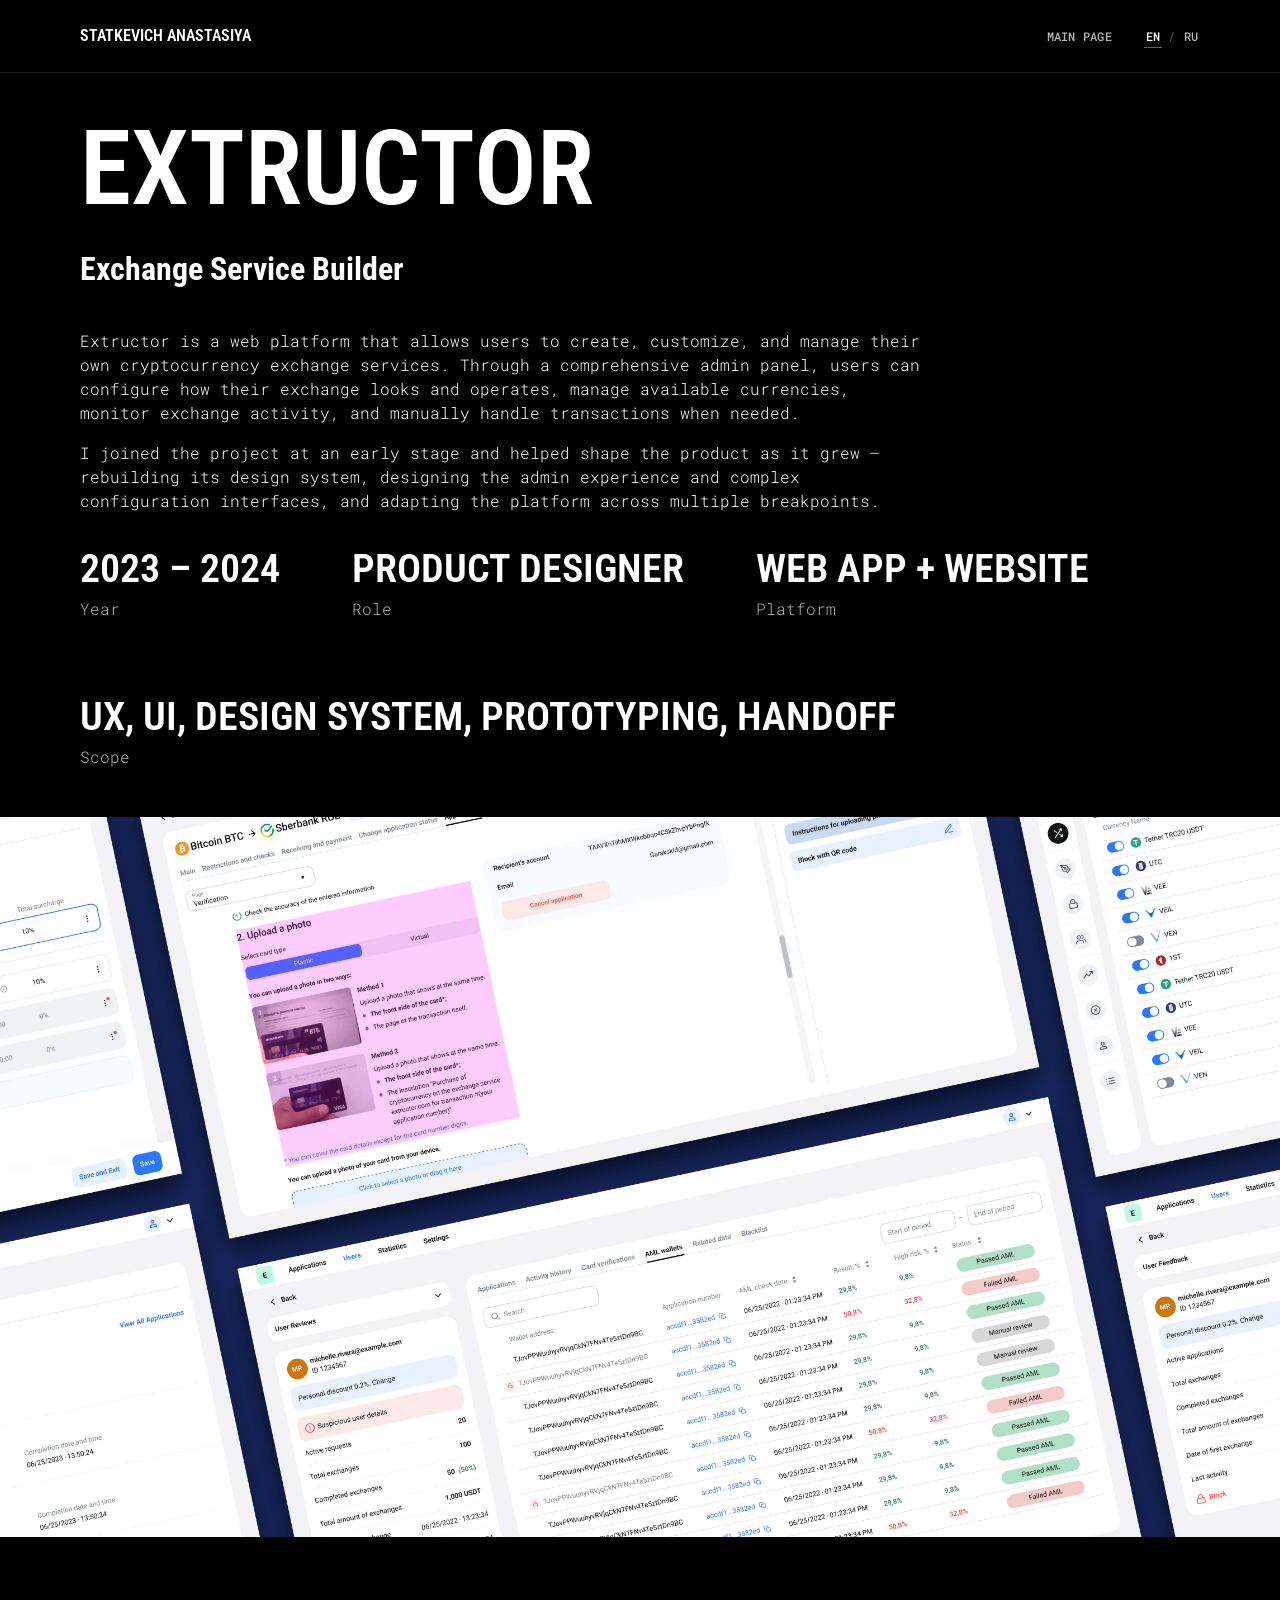
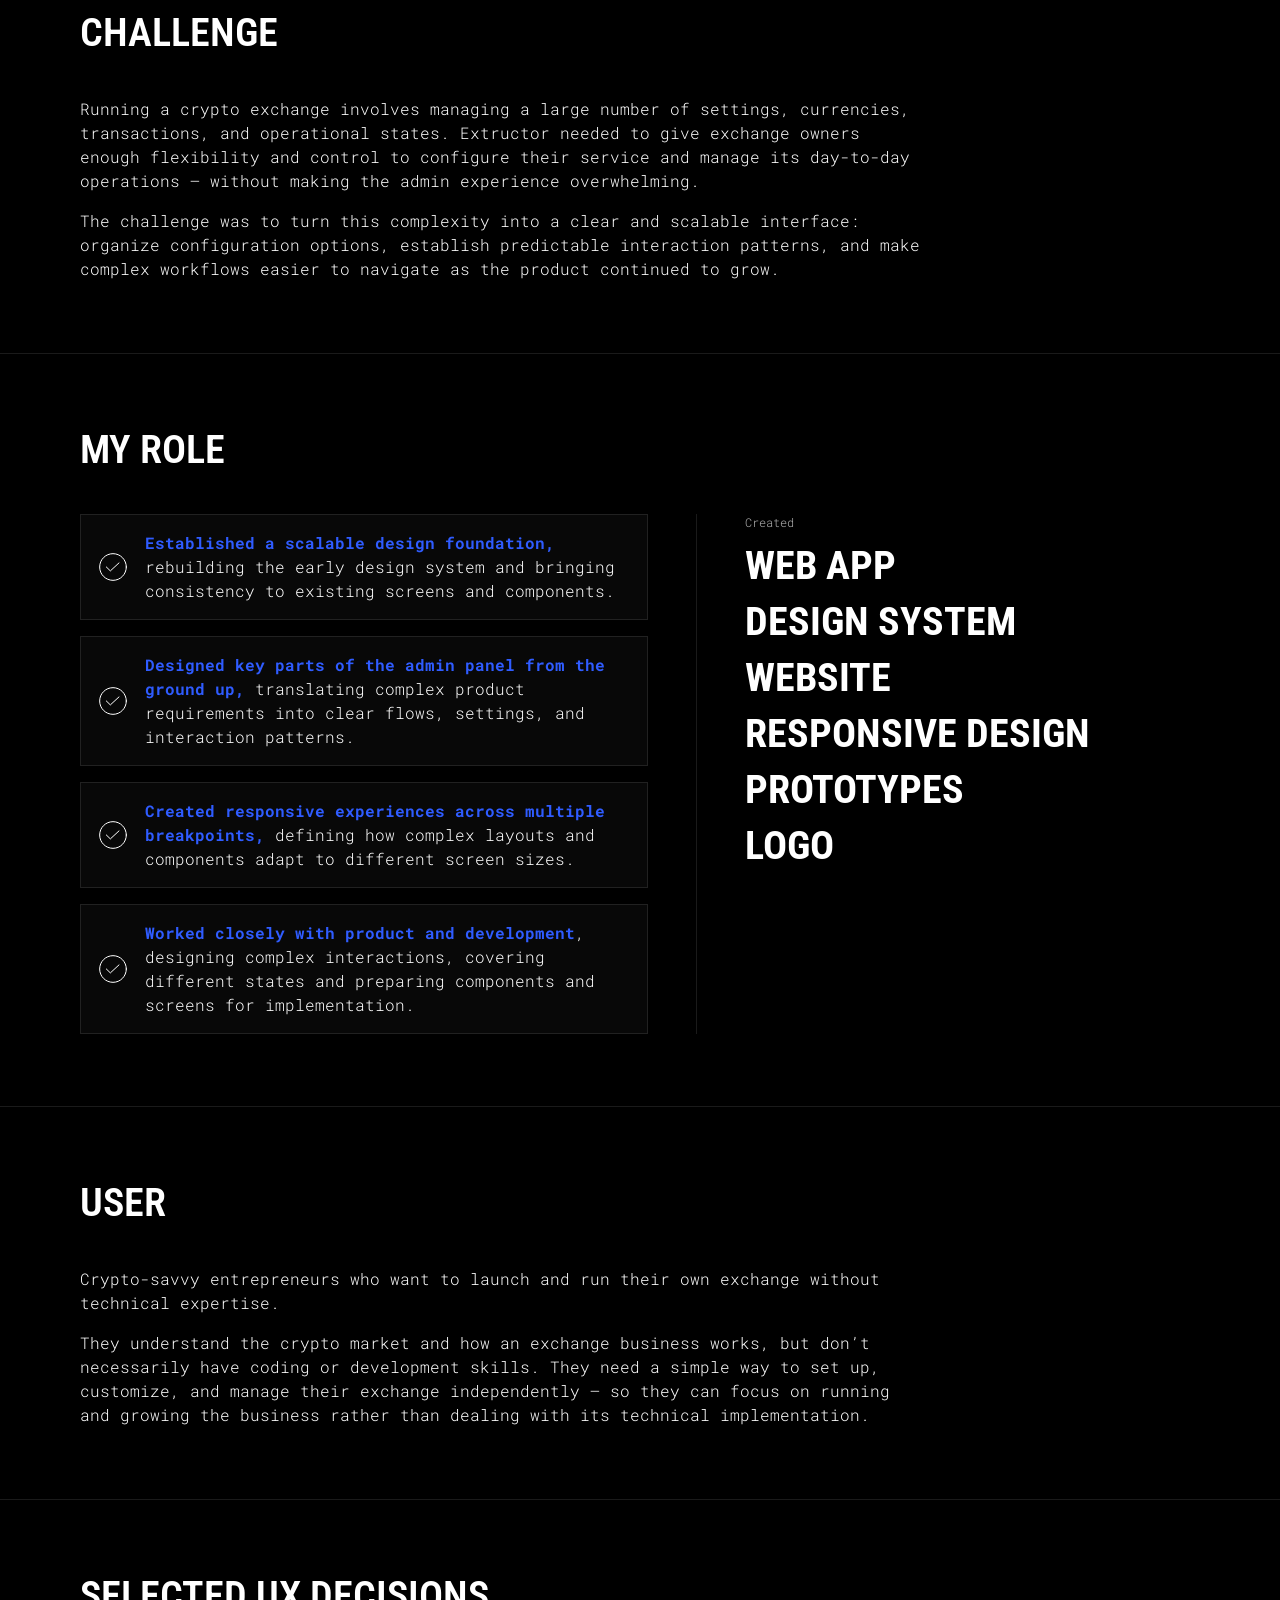
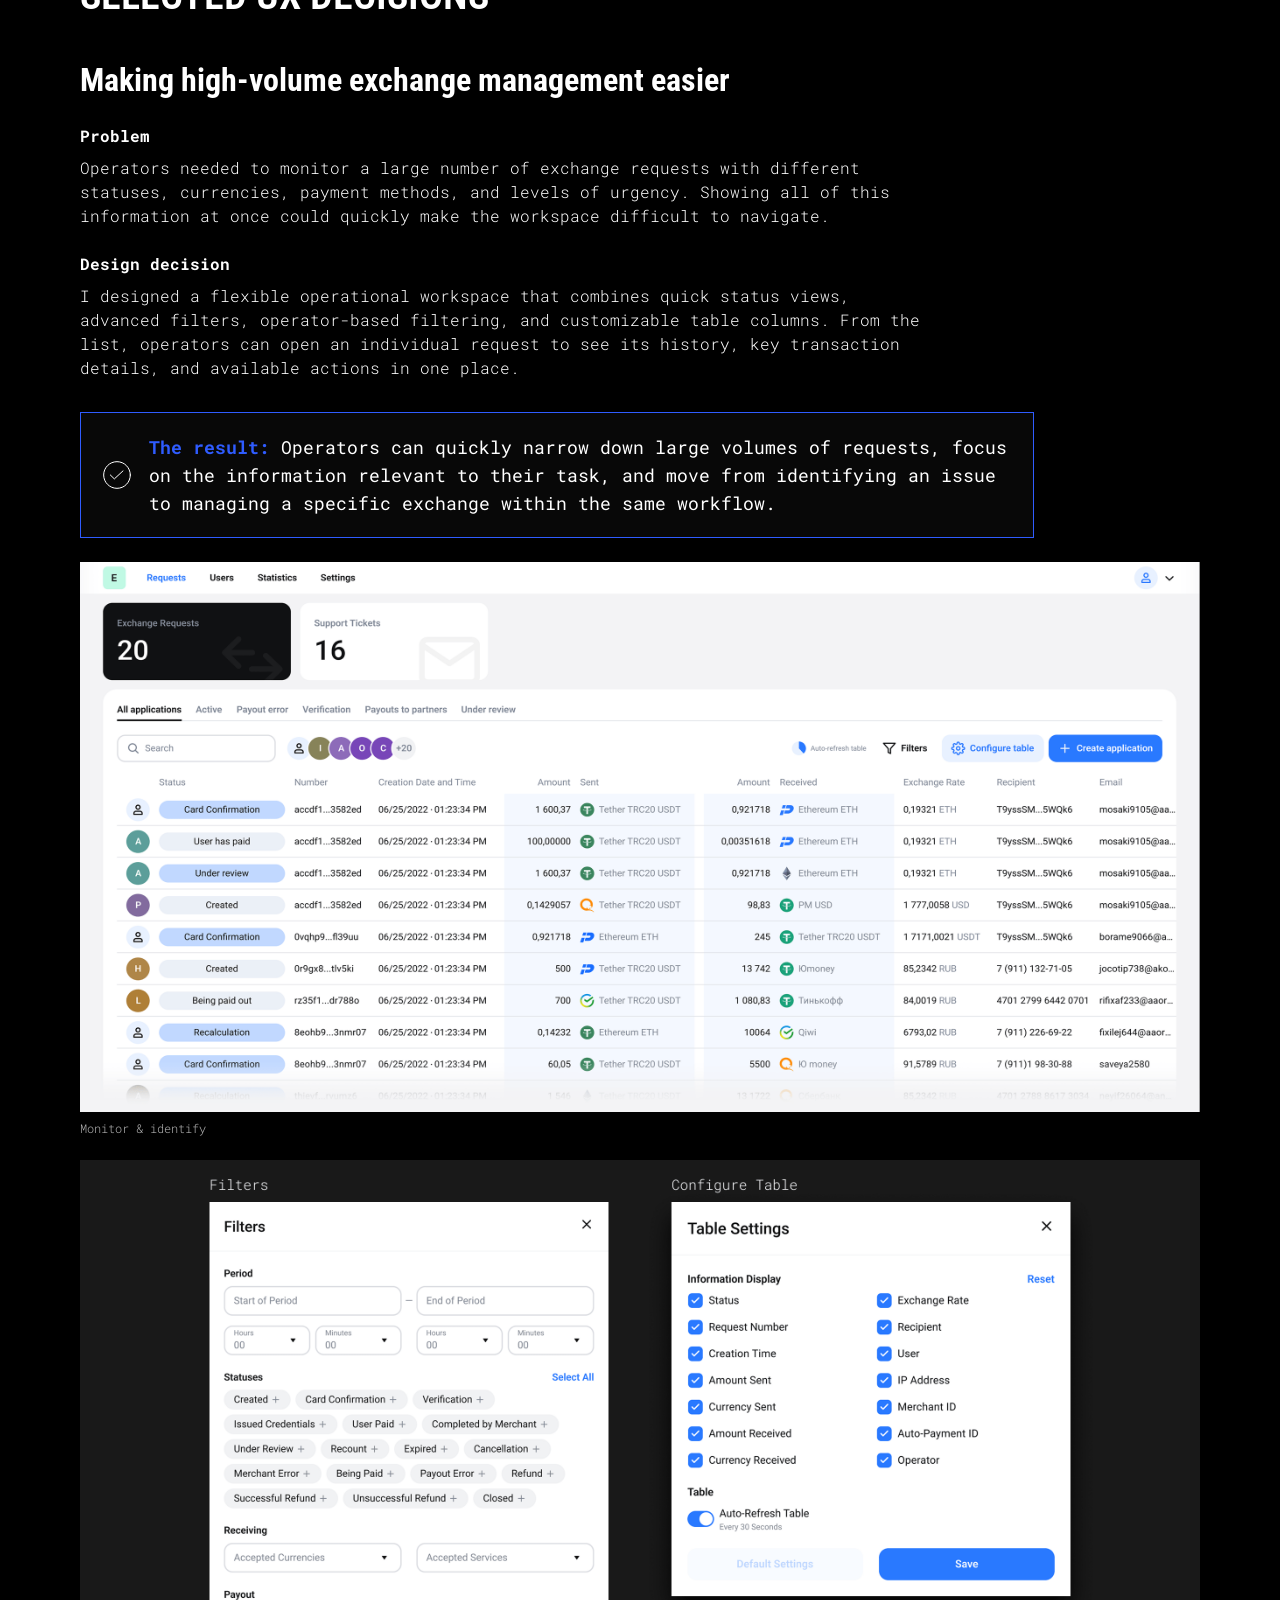
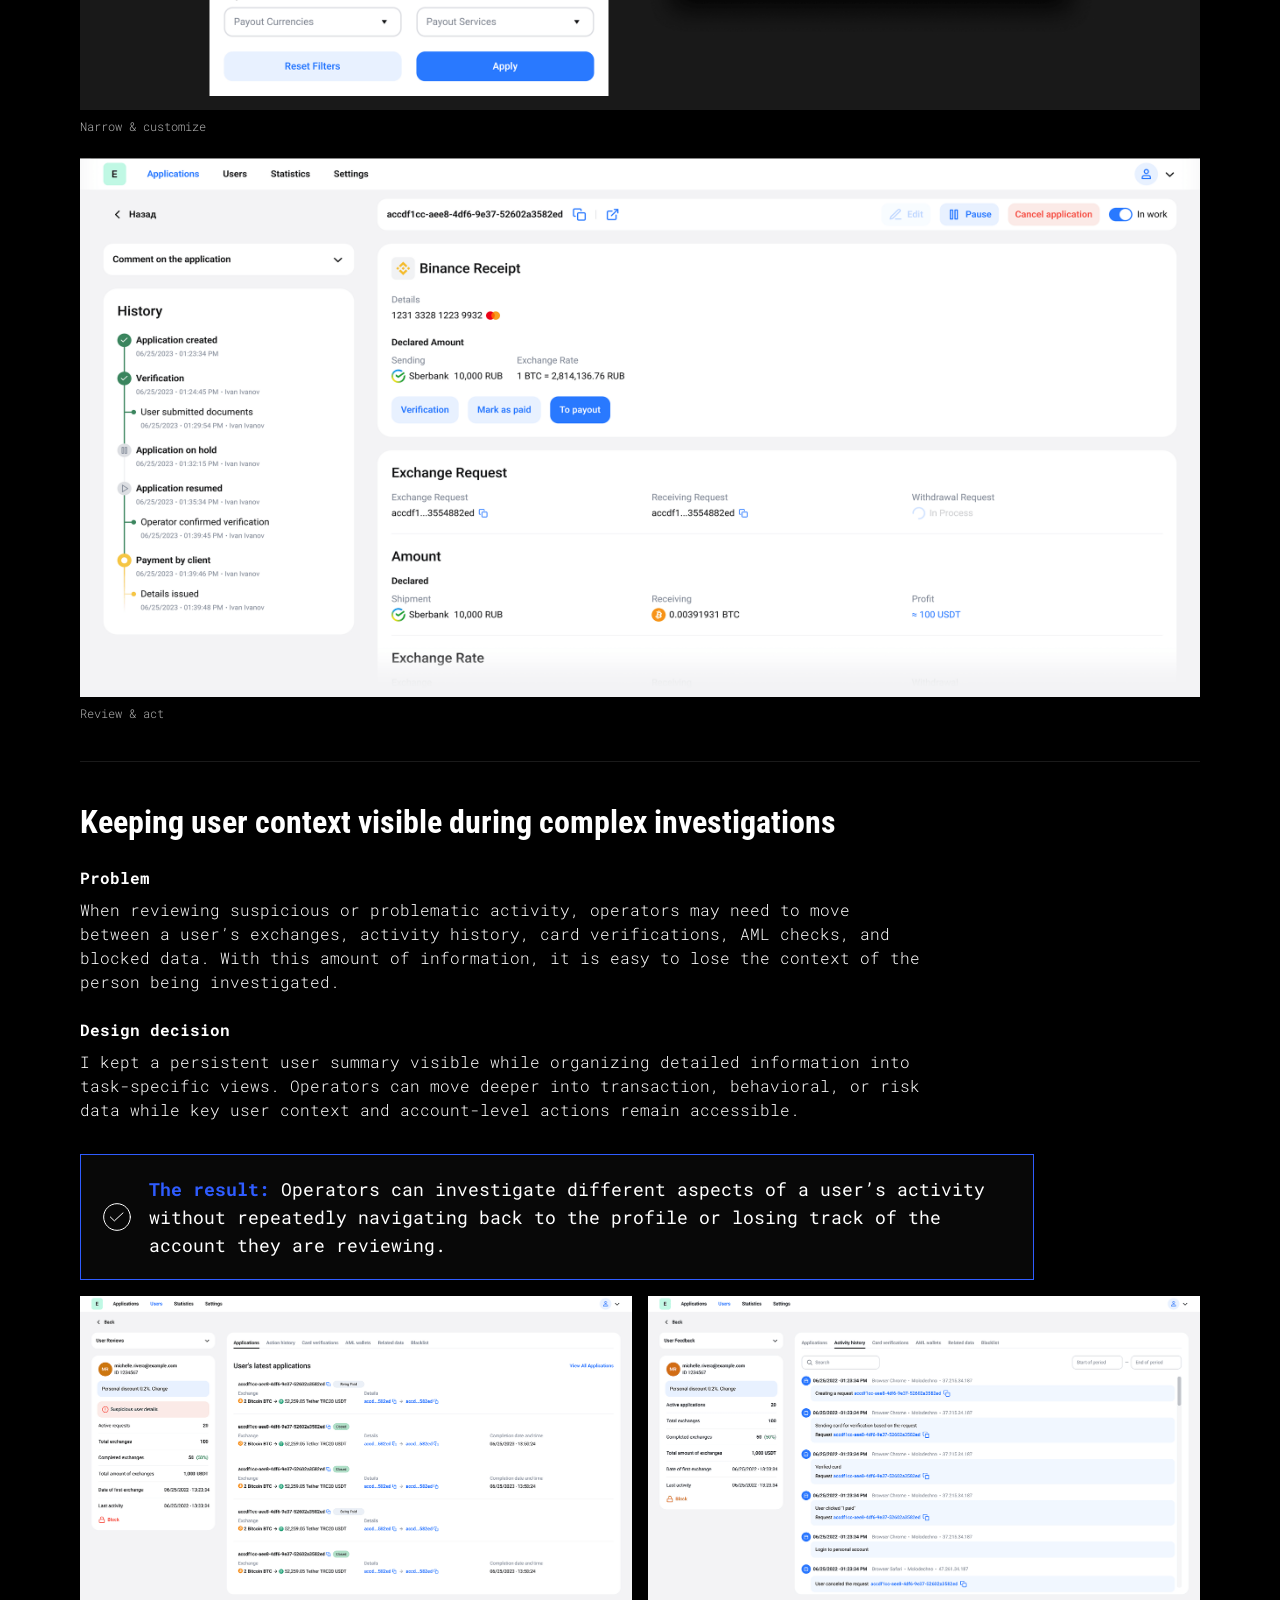
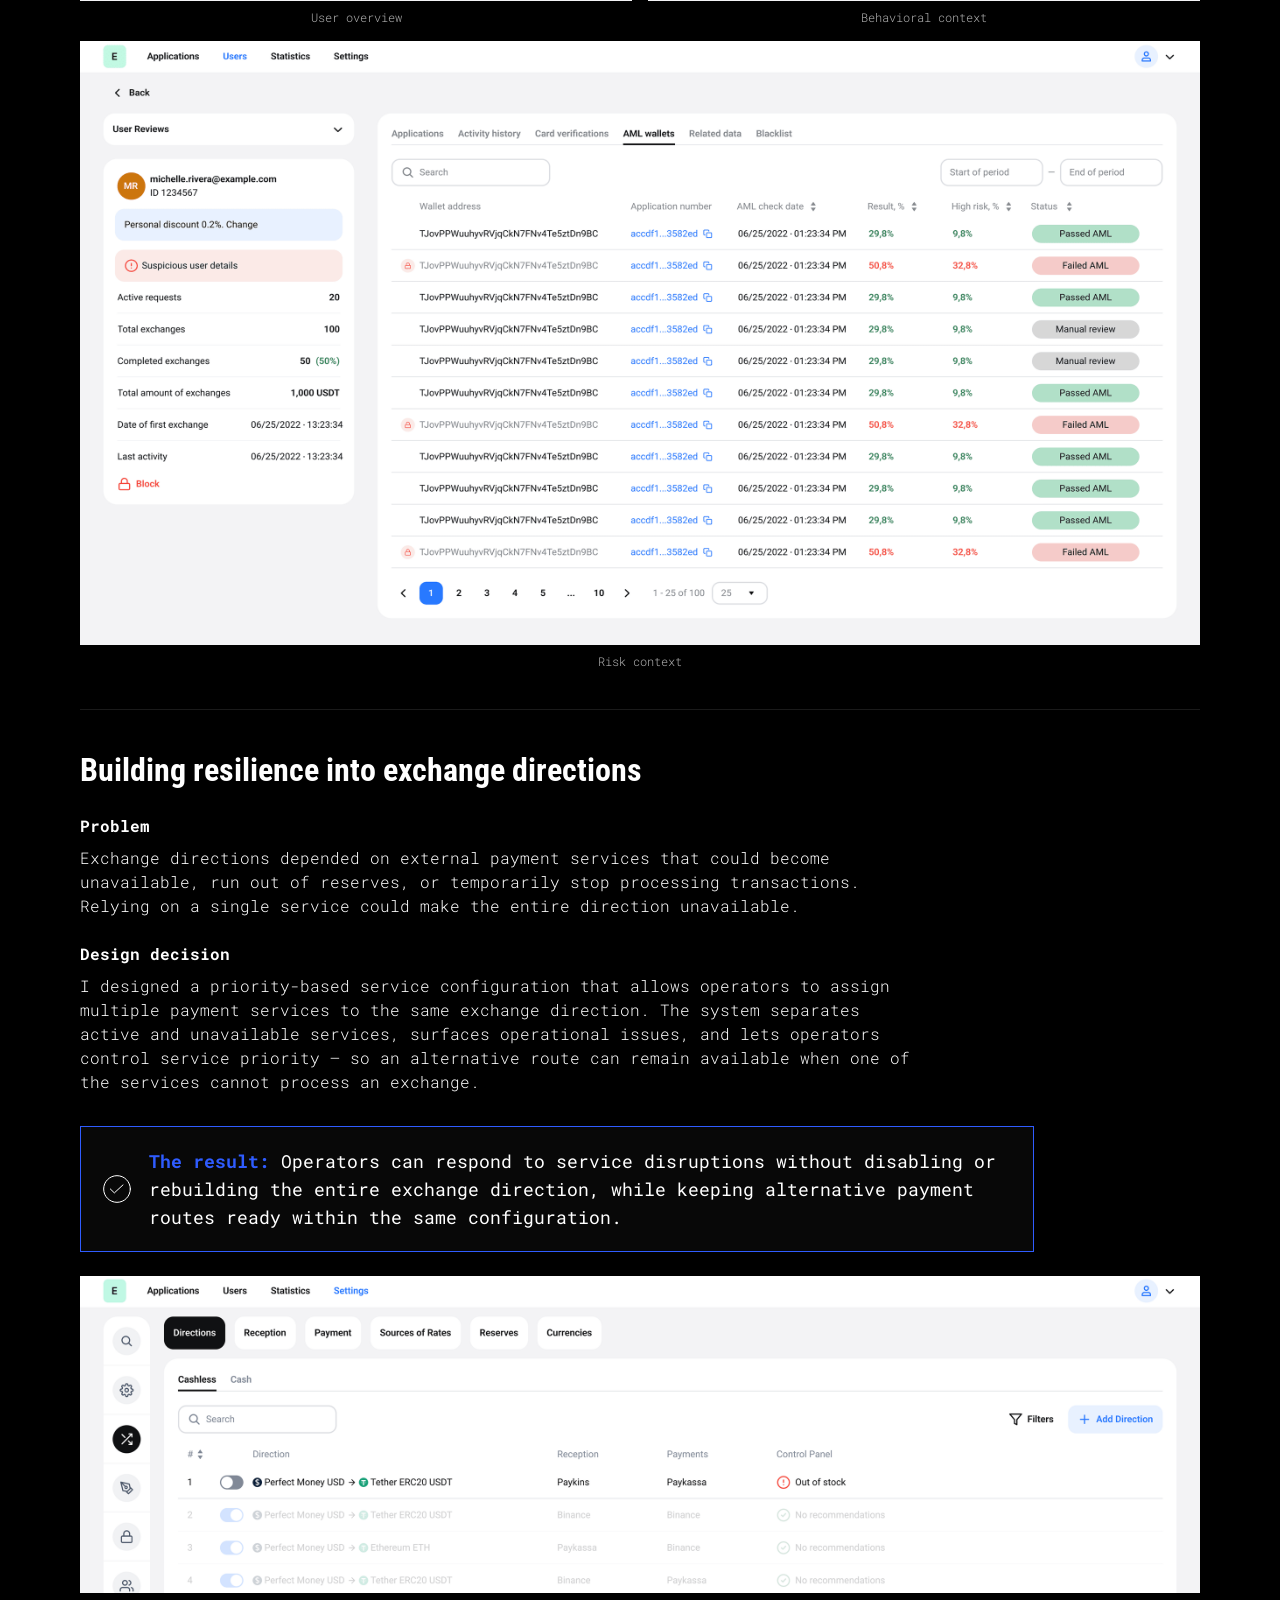
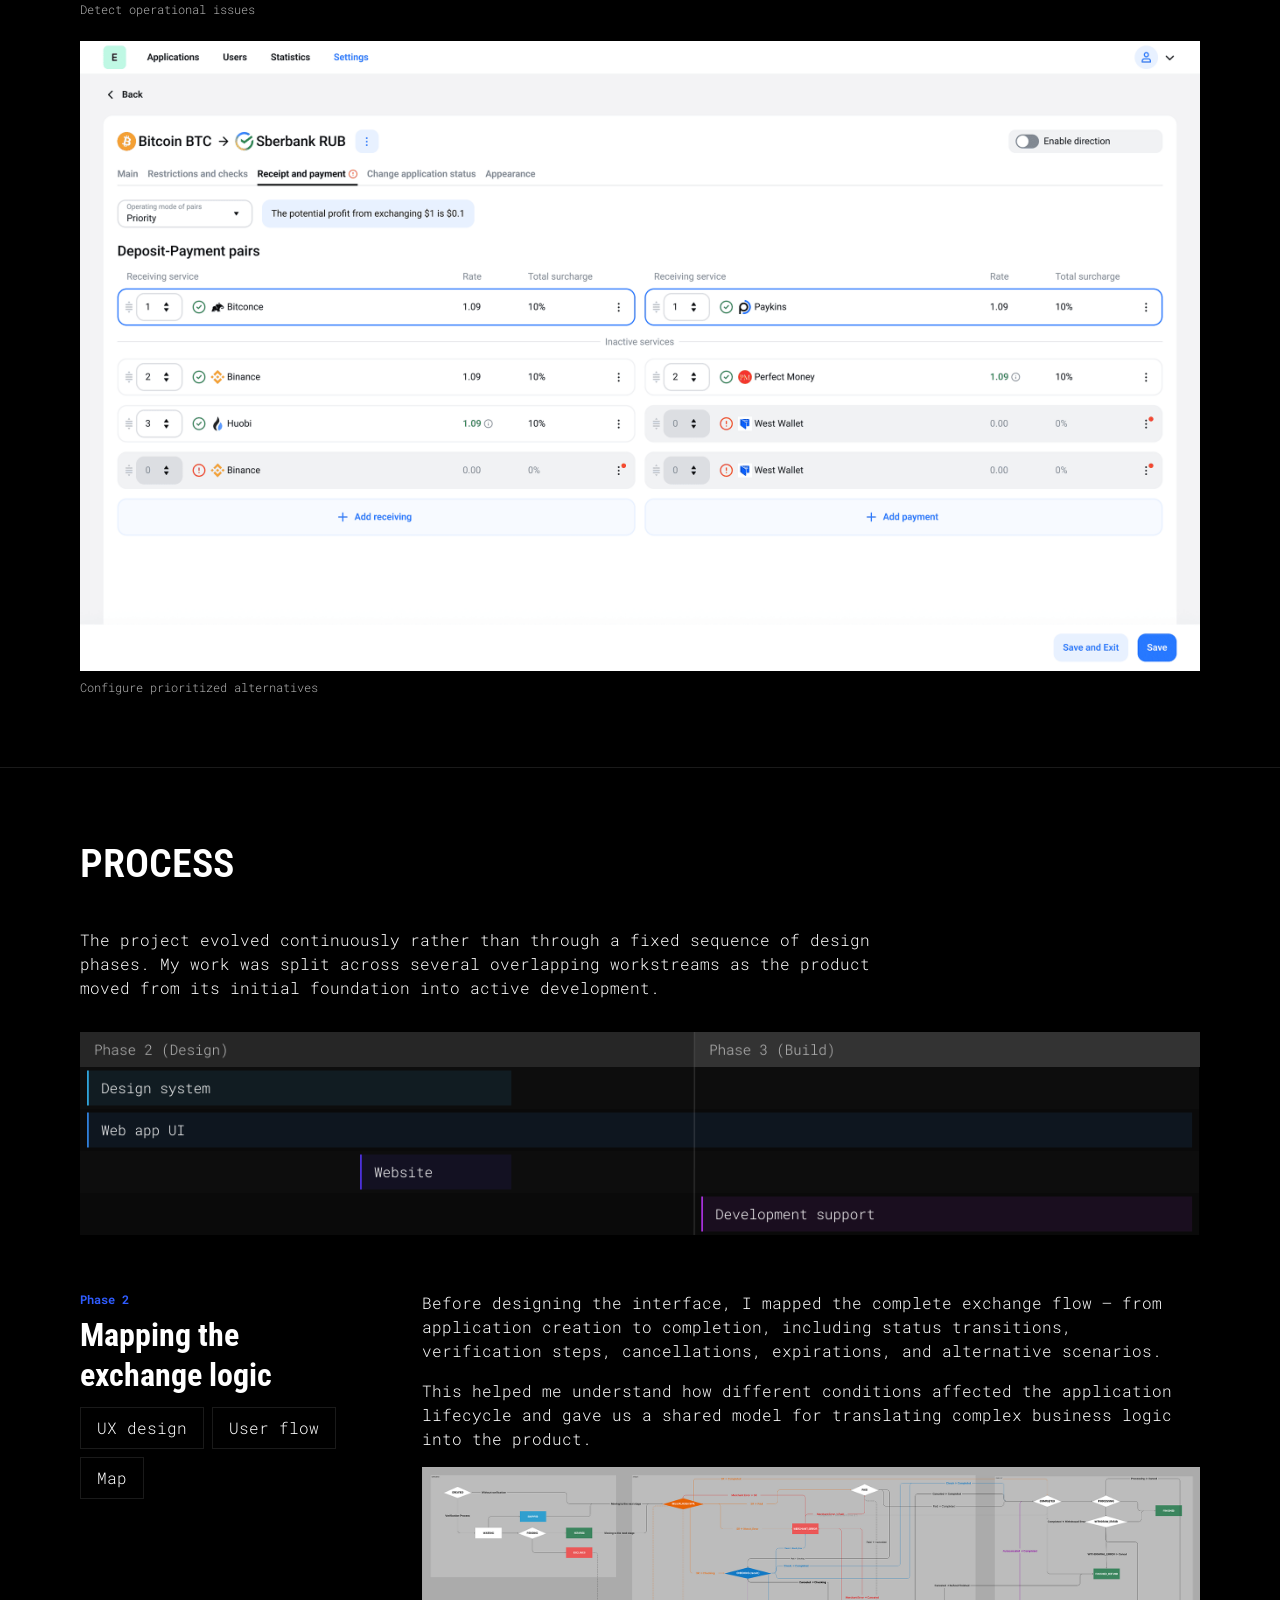
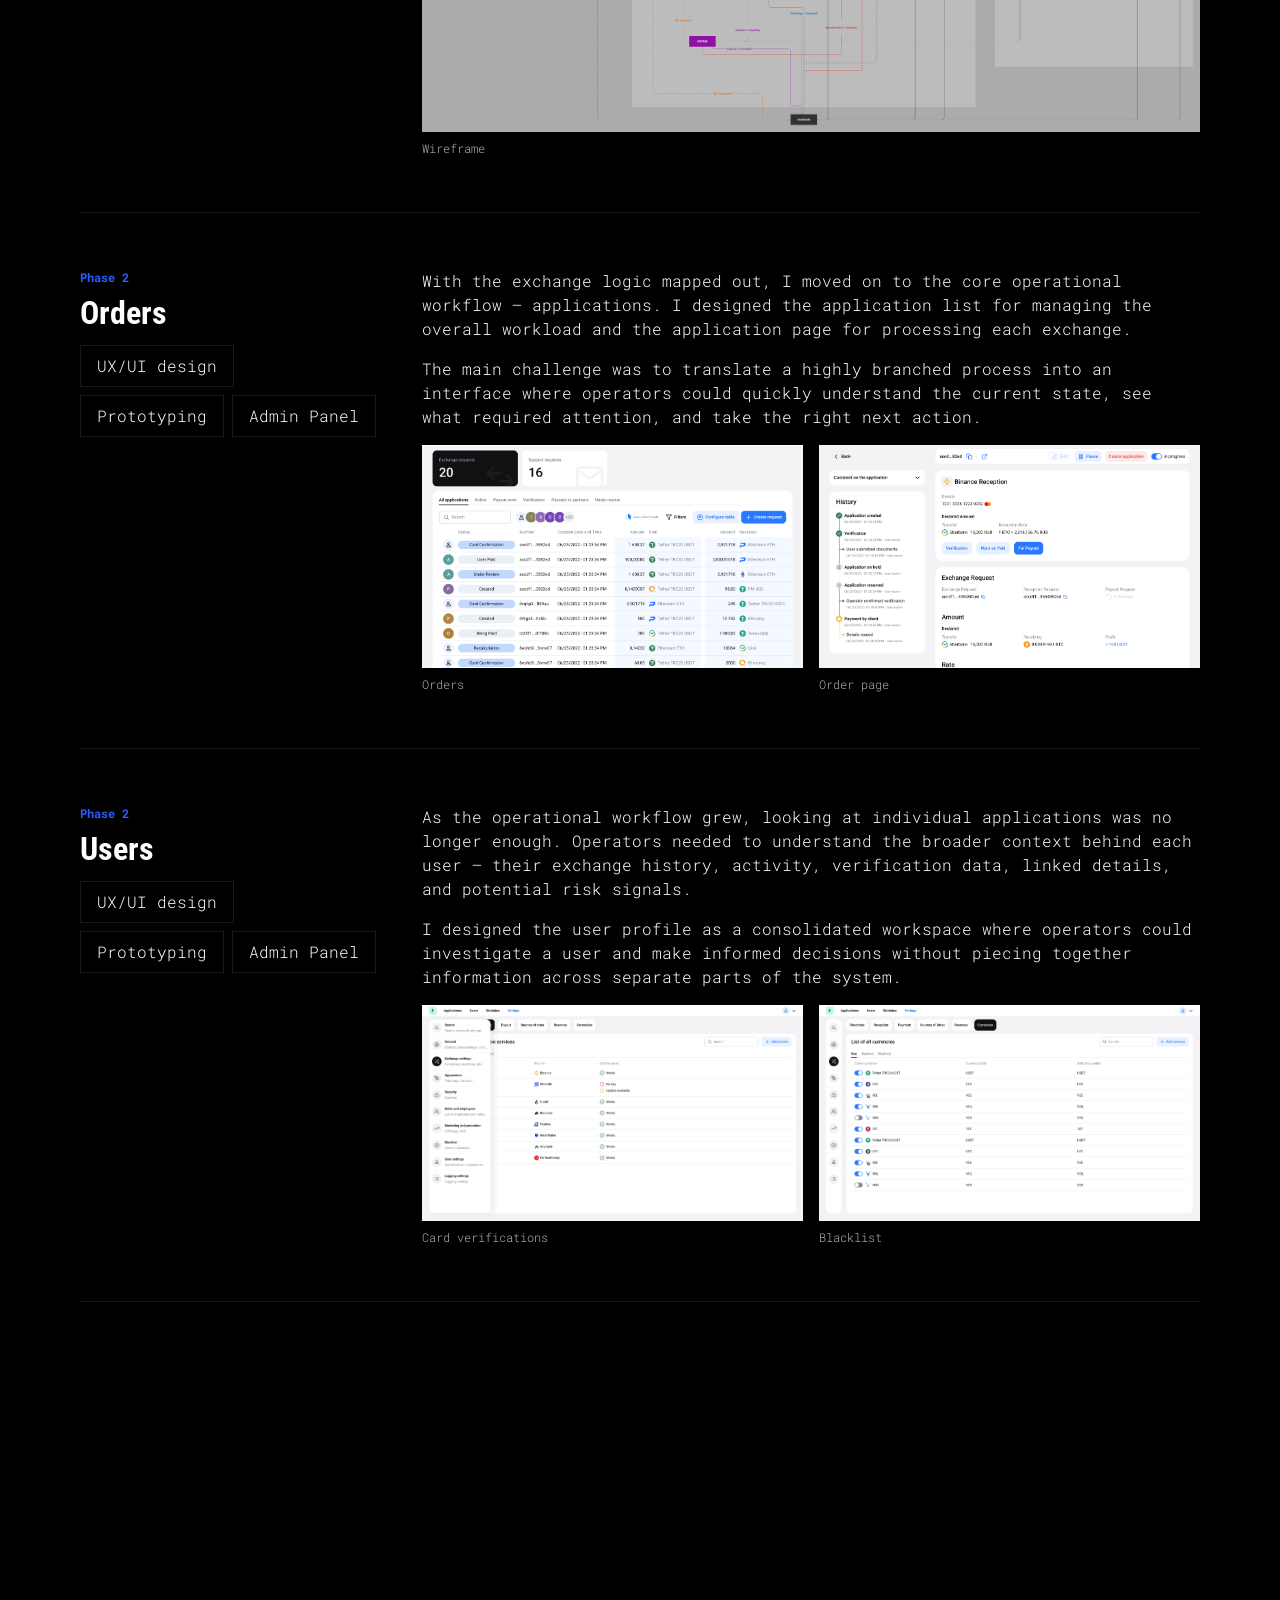
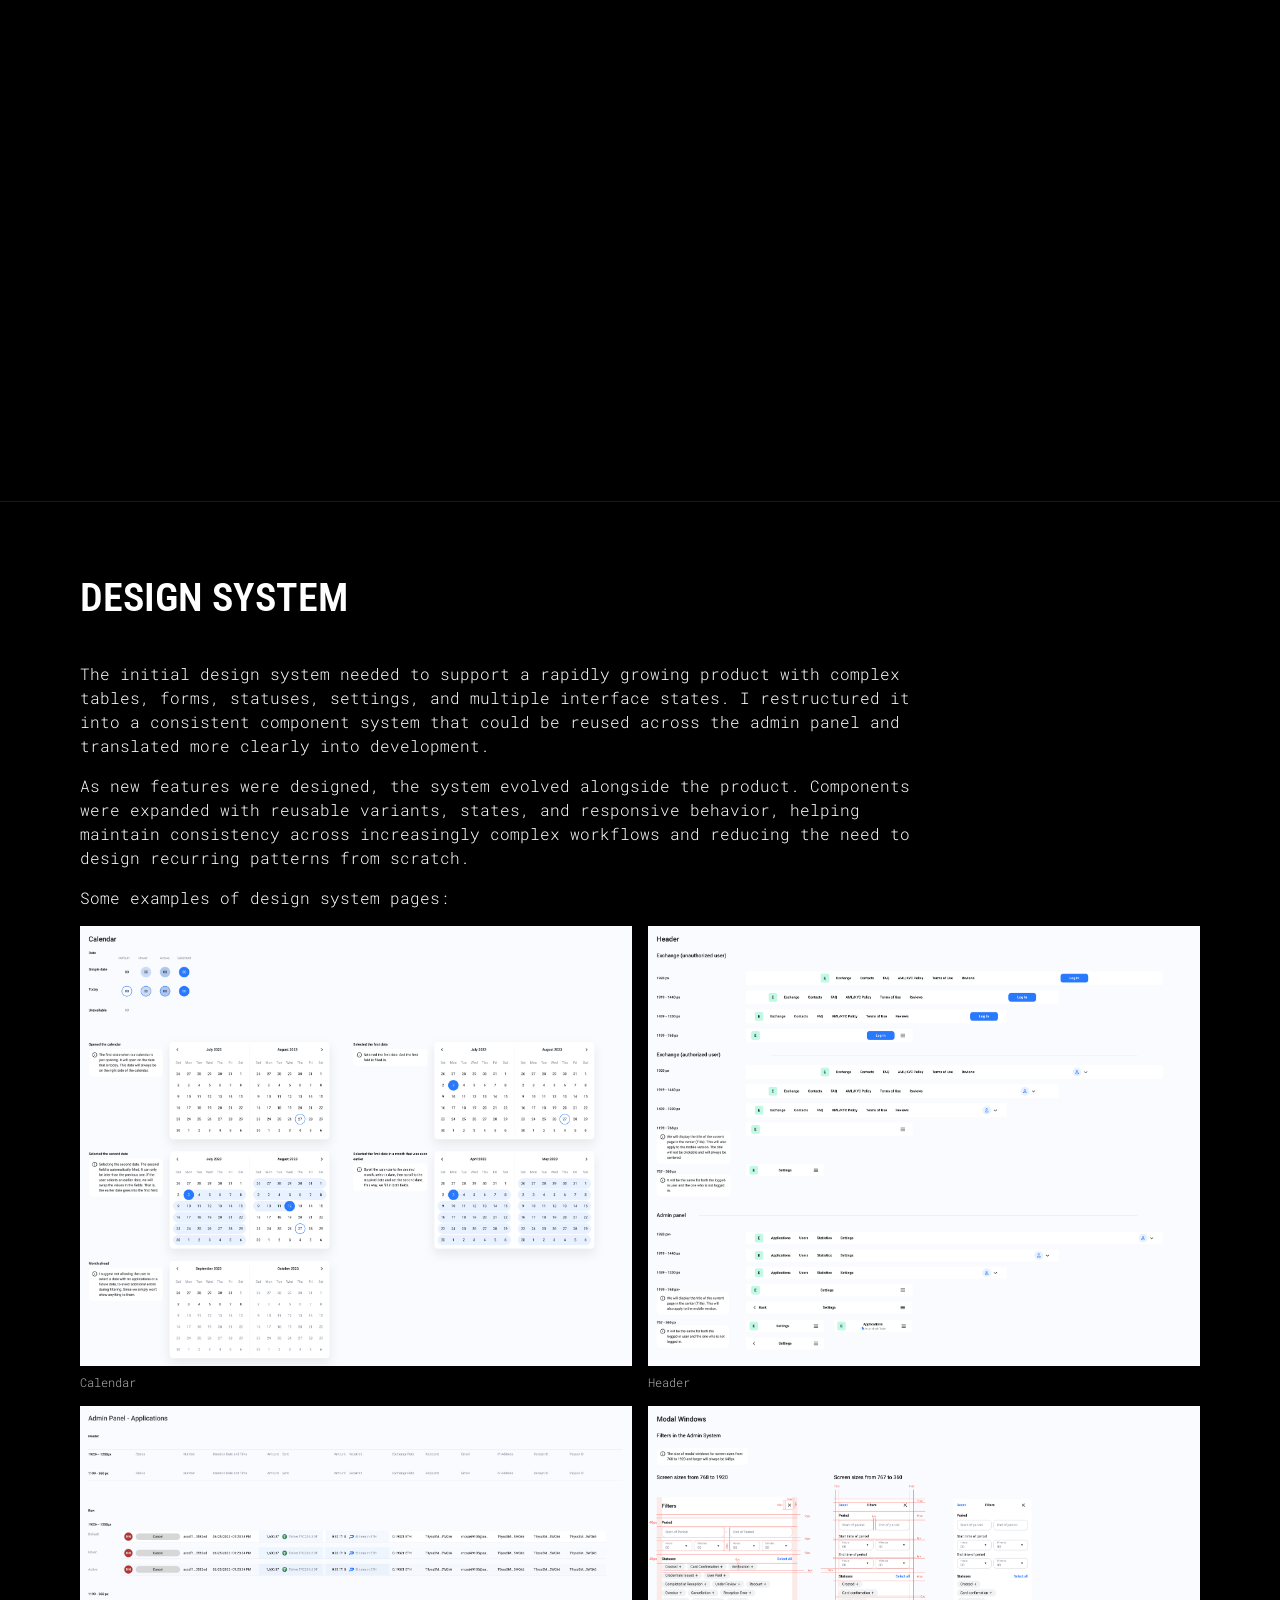
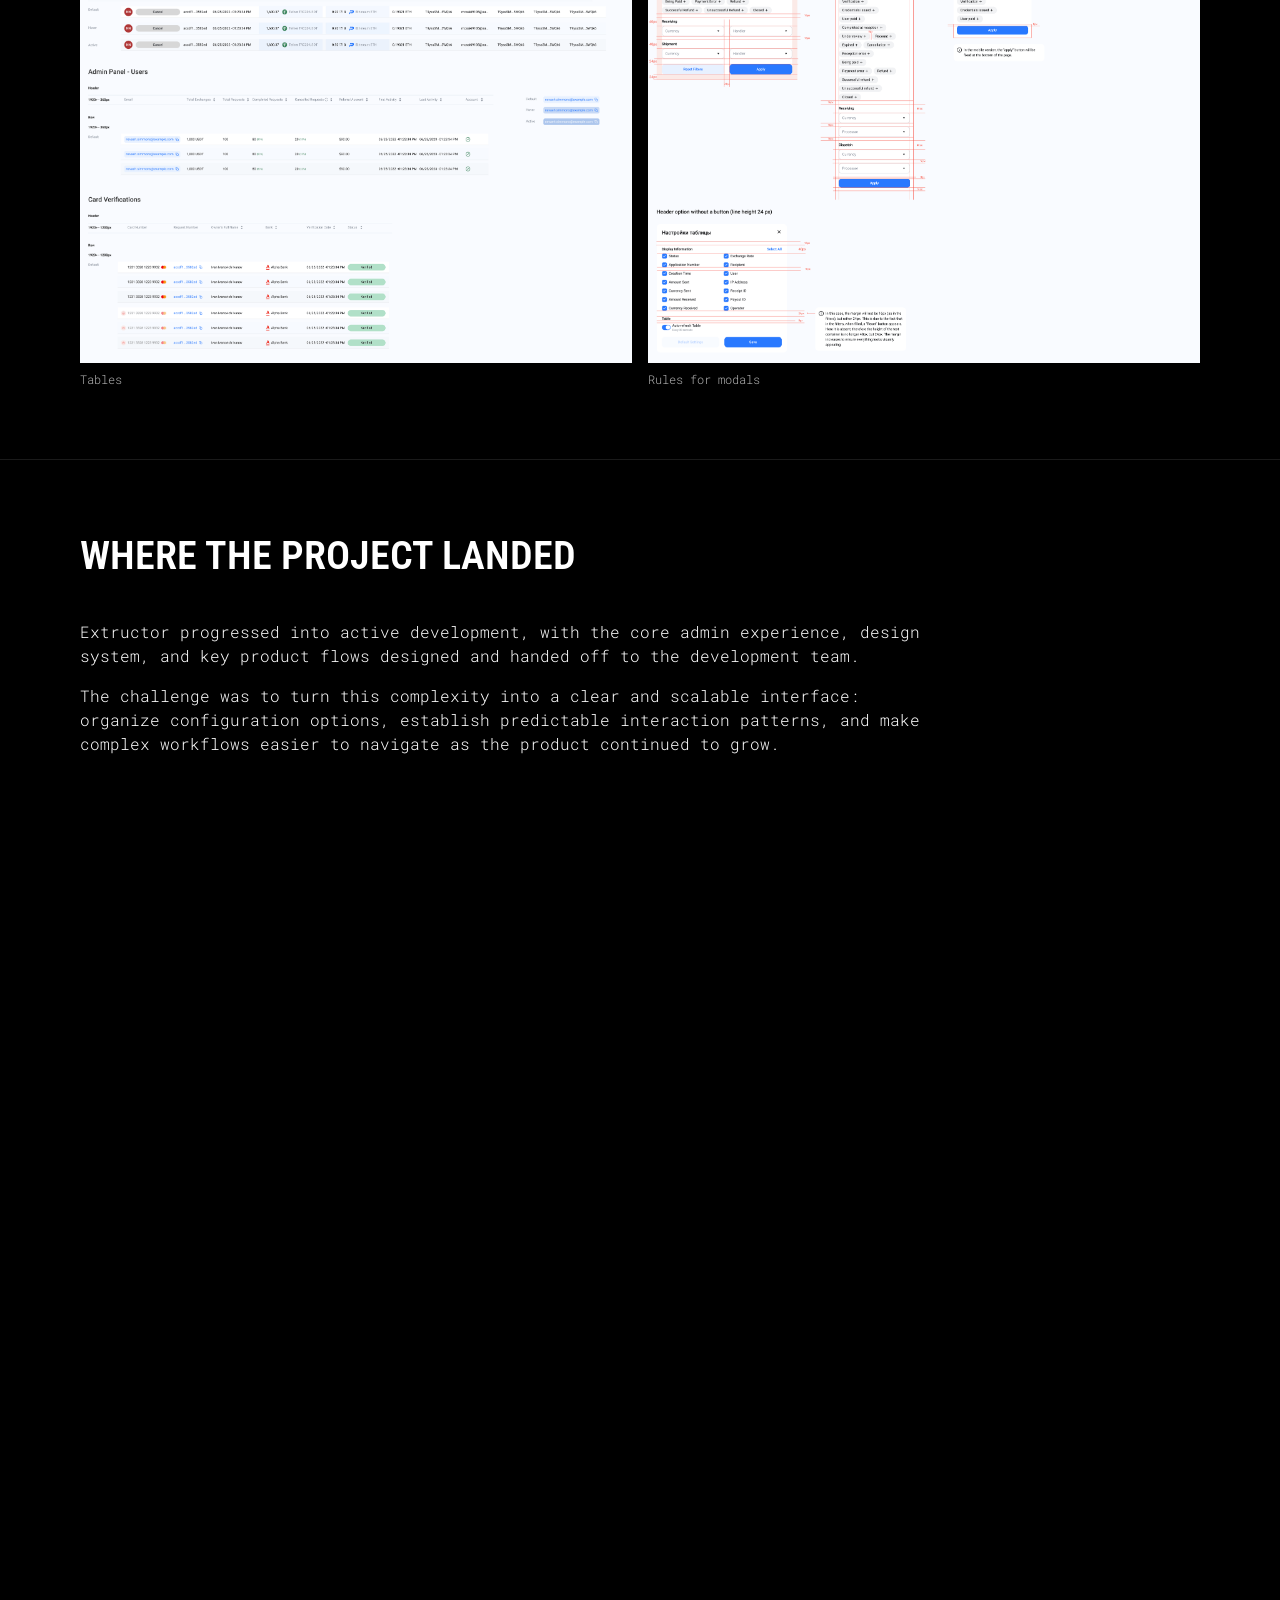
==== commit c7f809c6: "Add files via upload Add Russian version" ====
--- a/projects/extructor.html
+++ b/projects/extructor.html
@@ -3,15 +3,24 @@
 <head>
   <meta charset="UTF-8" />
   <meta name="viewport" content="width=device-width, initial-scale=1.0" />
-  <title>Polli.co — Statkevich Anastasiya</title>
+  <title>Extructor — Statkevich Anastasiya</title>
   <link rel="stylesheet" href="../css/style.css" />
   <link rel="stylesheet" href="../css/project.css" />
+  <!-- Язык: прячем страницу на долю секунды, пока подставляется русский текст -->
+  <script>try{var l=new URLSearchParams(location.search).get('lang')||localStorage.getItem('lang')||(/^(ru|be)\b/.test((navigator.language||'').toLowerCase())?'ru':'en');if(l==='ru'){document.documentElement.classList.add('i18n-pending');setTimeout(function(){document.documentElement.classList.remove('i18n-pending')},1500)}}catch(e){}</script>
 </head>
 <body>
 
     <header class="site-header container">
         <a href="../index.html" class="site-header__name">Statkevich Anastasiya</a>
-        <a href="../index.html" class="site-header__link">Main page</a>
+        <div class="site-header__actions">
+            <a href="../index.html" class="site-header__link">Main page</a>
+            <div class="lang-switch" role="group" aria-label="Language" data-no-translate>
+            <button type="button" class="lang-switch__btn" data-set-lang="en" aria-pressed="true">EN</button>
+            <span class="lang-switch__sep" aria-hidden="true">/</span>
+            <button type="button" class="lang-switch__btn" data-set-lang="ru" aria-pressed="false">RU</button>
+          </div>
+        </div>
     </header>
 
     <main>
@@ -390,6 +399,8 @@
             </div>
         </footer>
     </main>
+    <script src="../js/i18n-ru.js"></script>
+    <script src="../js/i18n.js"></script>
     <script src="../js/cursor.js"></script>
     <script src="../js/reveal.js"></script>
     <script src="../js/main.js"></script>
--- a/css/style.css
+++ b/css/style.css
@@ -320,6 +320,7 @@
   text-transform: uppercase;
   letter-spacing: 0.02em;
   color: var(--color-text-secondary);
+  white-space: nowrap;
   transition: color 0.2s ease;
 }
 
@@ -494,3 +495,82 @@
     transition: none;
   }
 }
+
+/* ---------- Language switch (EN / RU) ---------- */
+.i18n-pending body {
+  visibility: hidden;
+}
+
+.lang-switch {
+  display: inline-flex;
+  align-items: center;
+  gap: 6px;
+  font-family: var(--font-body);
+  font-weight: 500;
+  font-size: 12px;
+  line-height: 16px;
+  letter-spacing: 0.02em;
+}
+
+.lang-switch__btn {
+  padding: 4px 2px;
+  color: var(--color-text-secondary);
+  font-weight: inherit;
+  letter-spacing: inherit;
+  transition: color 0.2s ease;
+}
+
+.lang-switch__btn:hover {
+  color: var(--color-text);
+}
+
+.lang-switch__btn[aria-pressed="true"] {
+  color: var(--color-text);
+  box-shadow: inset 0 -1px 0 var(--color-accent);
+}
+
+.lang-switch__btn:focus-visible {
+  outline: 1px solid var(--color-accent);
+  outline-offset: 2px;
+}
+
+.lang-switch__sep {
+  color: var(--color-grey);
+}
+
+/* Project pages: «Main page» + switch on the right side of the header */
+.site-header__actions {
+  display: flex;
+  flex-shrink: 0;
+  align-items: center;
+  gap: var(--sp-4);
+}
+
+/* Home page: switch in the top-right corner, above the hero */
+.home-topbar {
+  position: absolute;
+  top: 0;
+  left: 0;
+  right: 0;
+  display: flex;
+  justify-content: flex-end;
+  padding-top: var(--sp-3);
+  pointer-events: none;
+  z-index: 10;
+}
+
+.home-topbar .lang-switch {
+  pointer-events: auto;
+}
+
+@media (max-width: 768px) {
+  .site-header__actions {
+    gap: var(--sp-2);
+  }
+}
+
+@media (max-width: 768px) {
+  .home-topbar {
+    position: relative;
+  }
+}
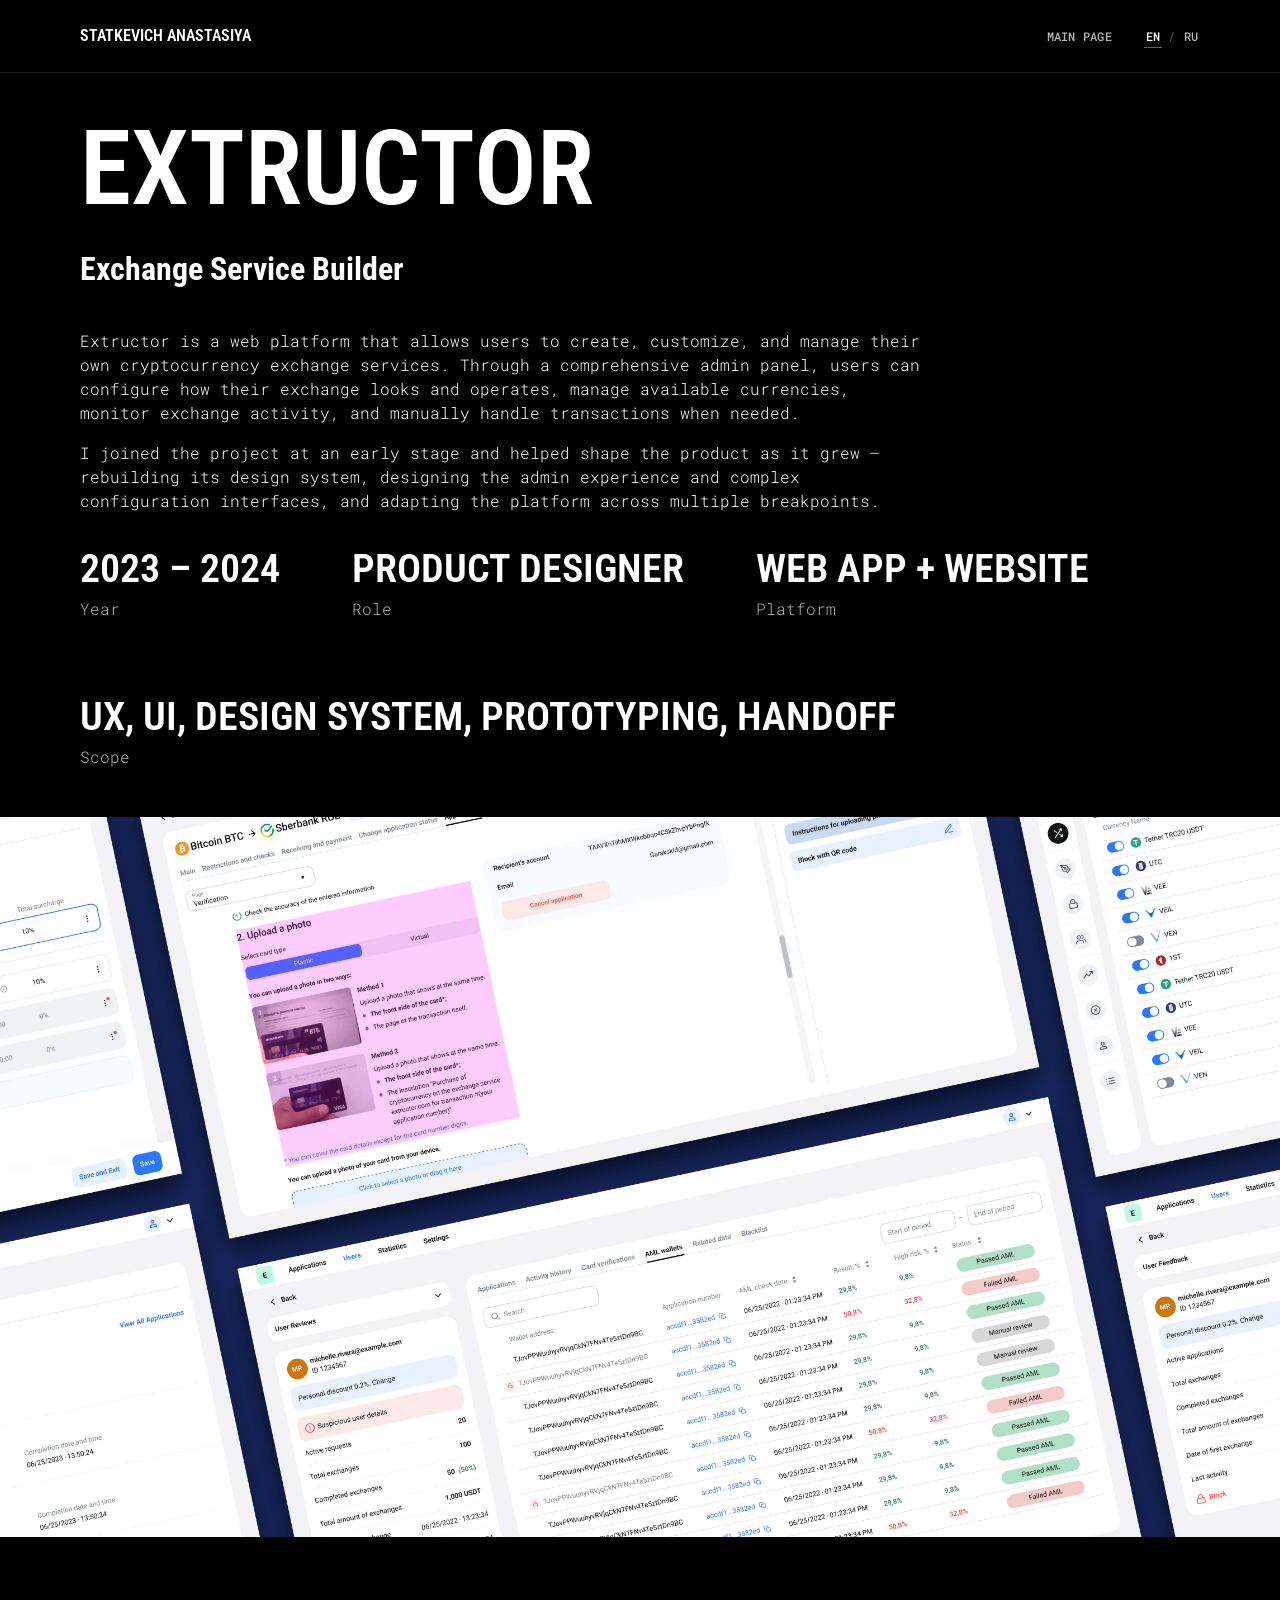
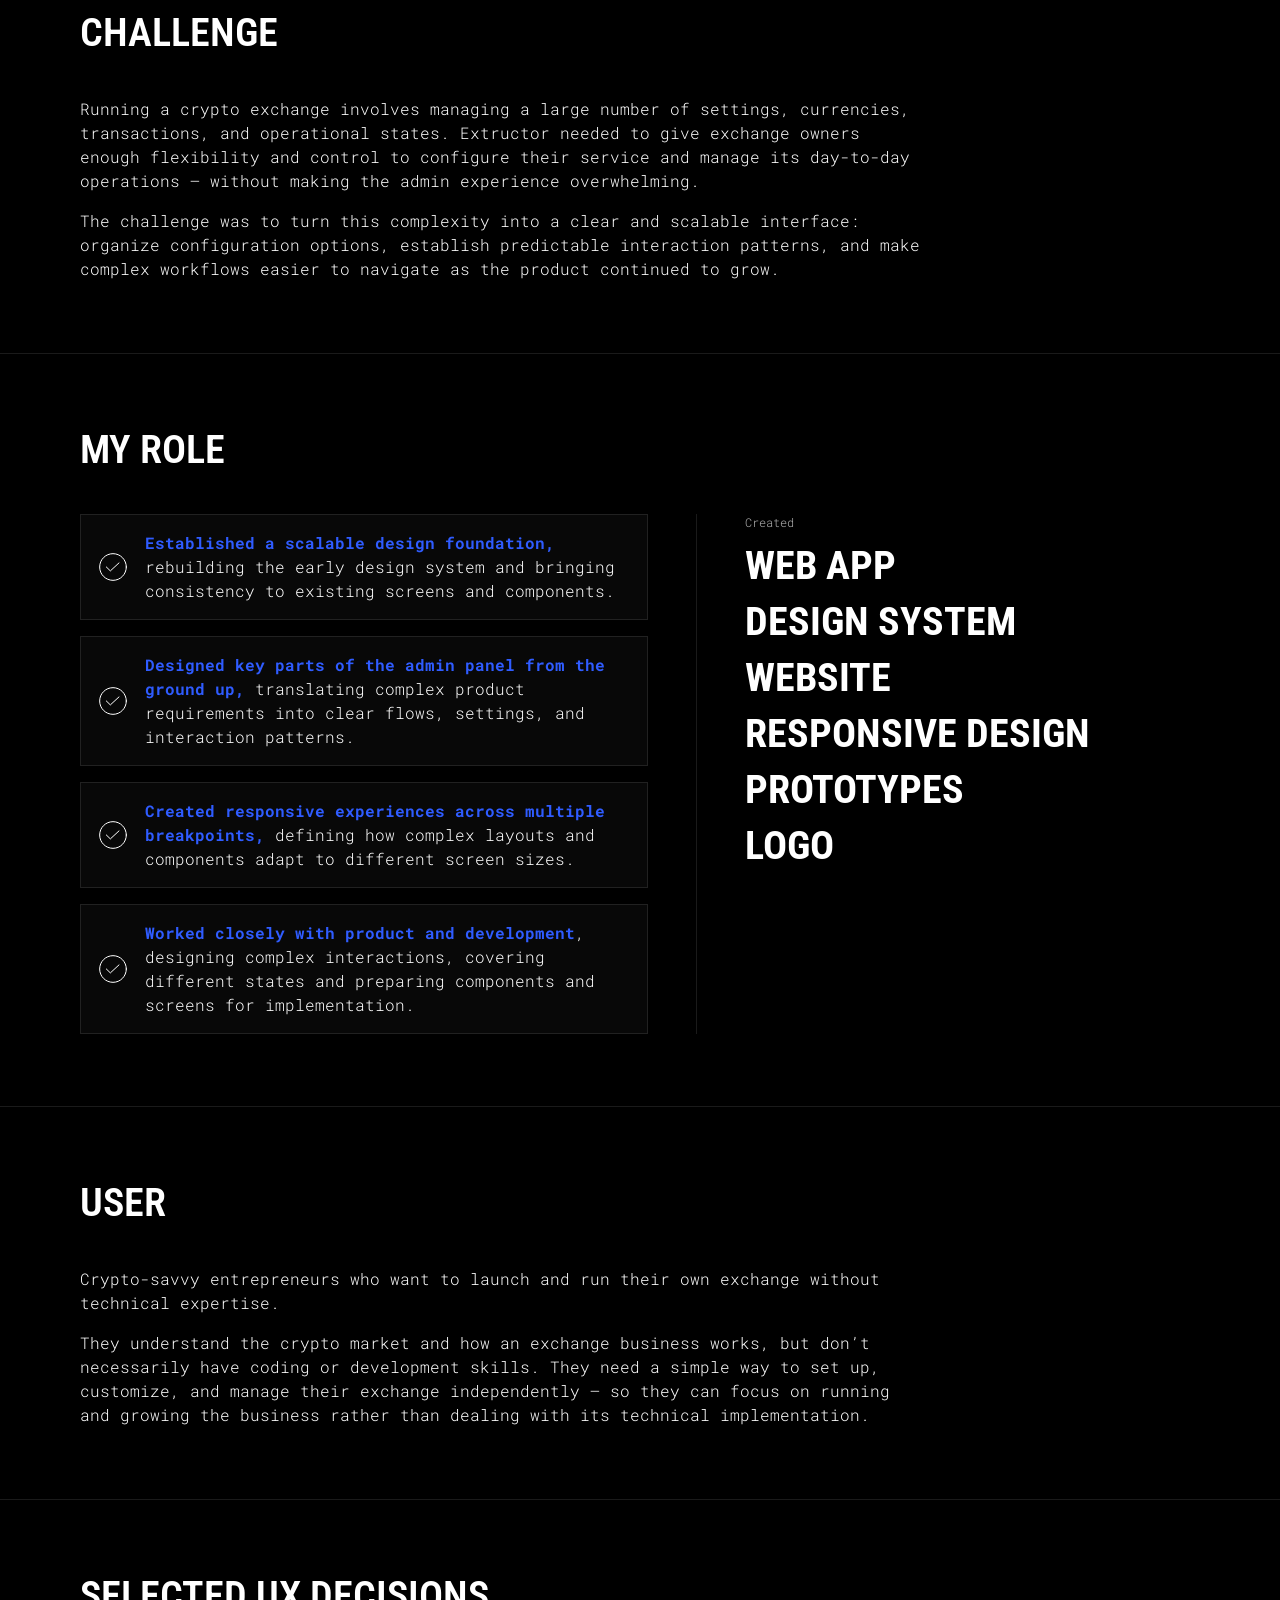
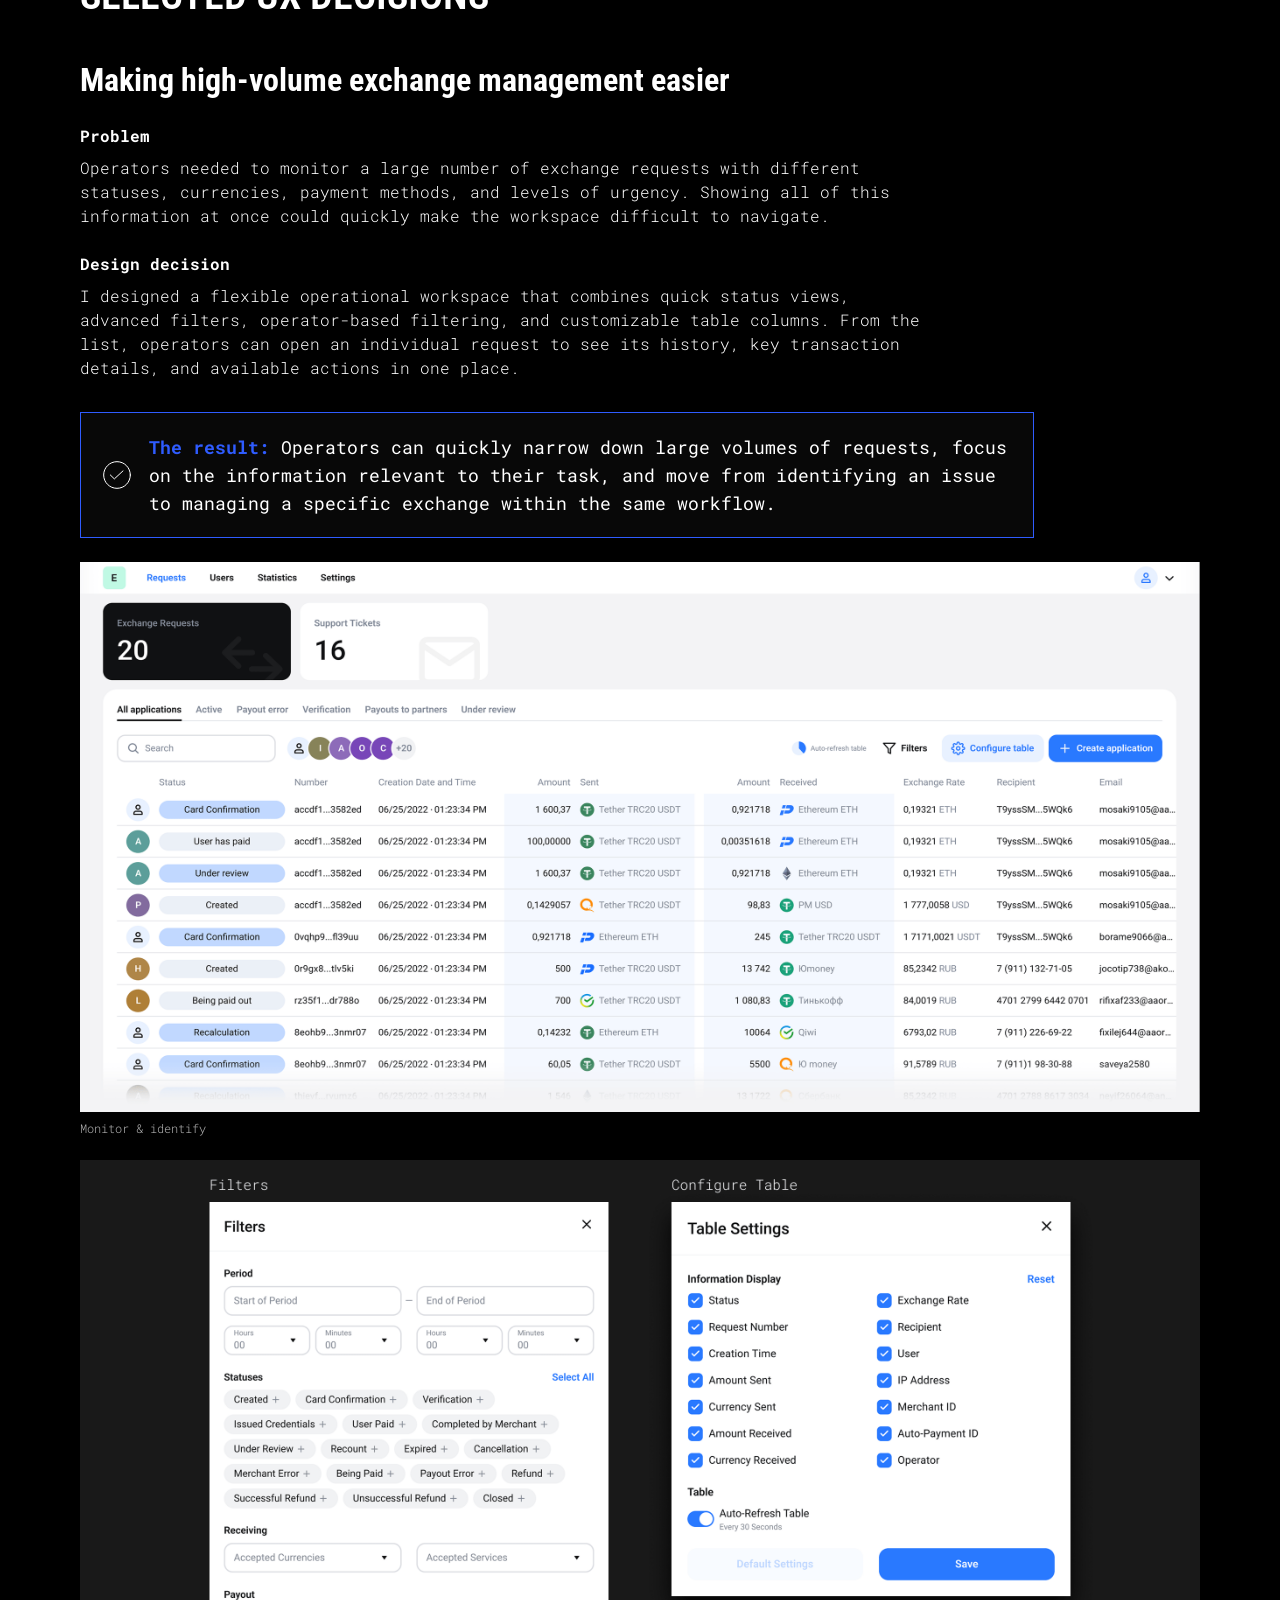
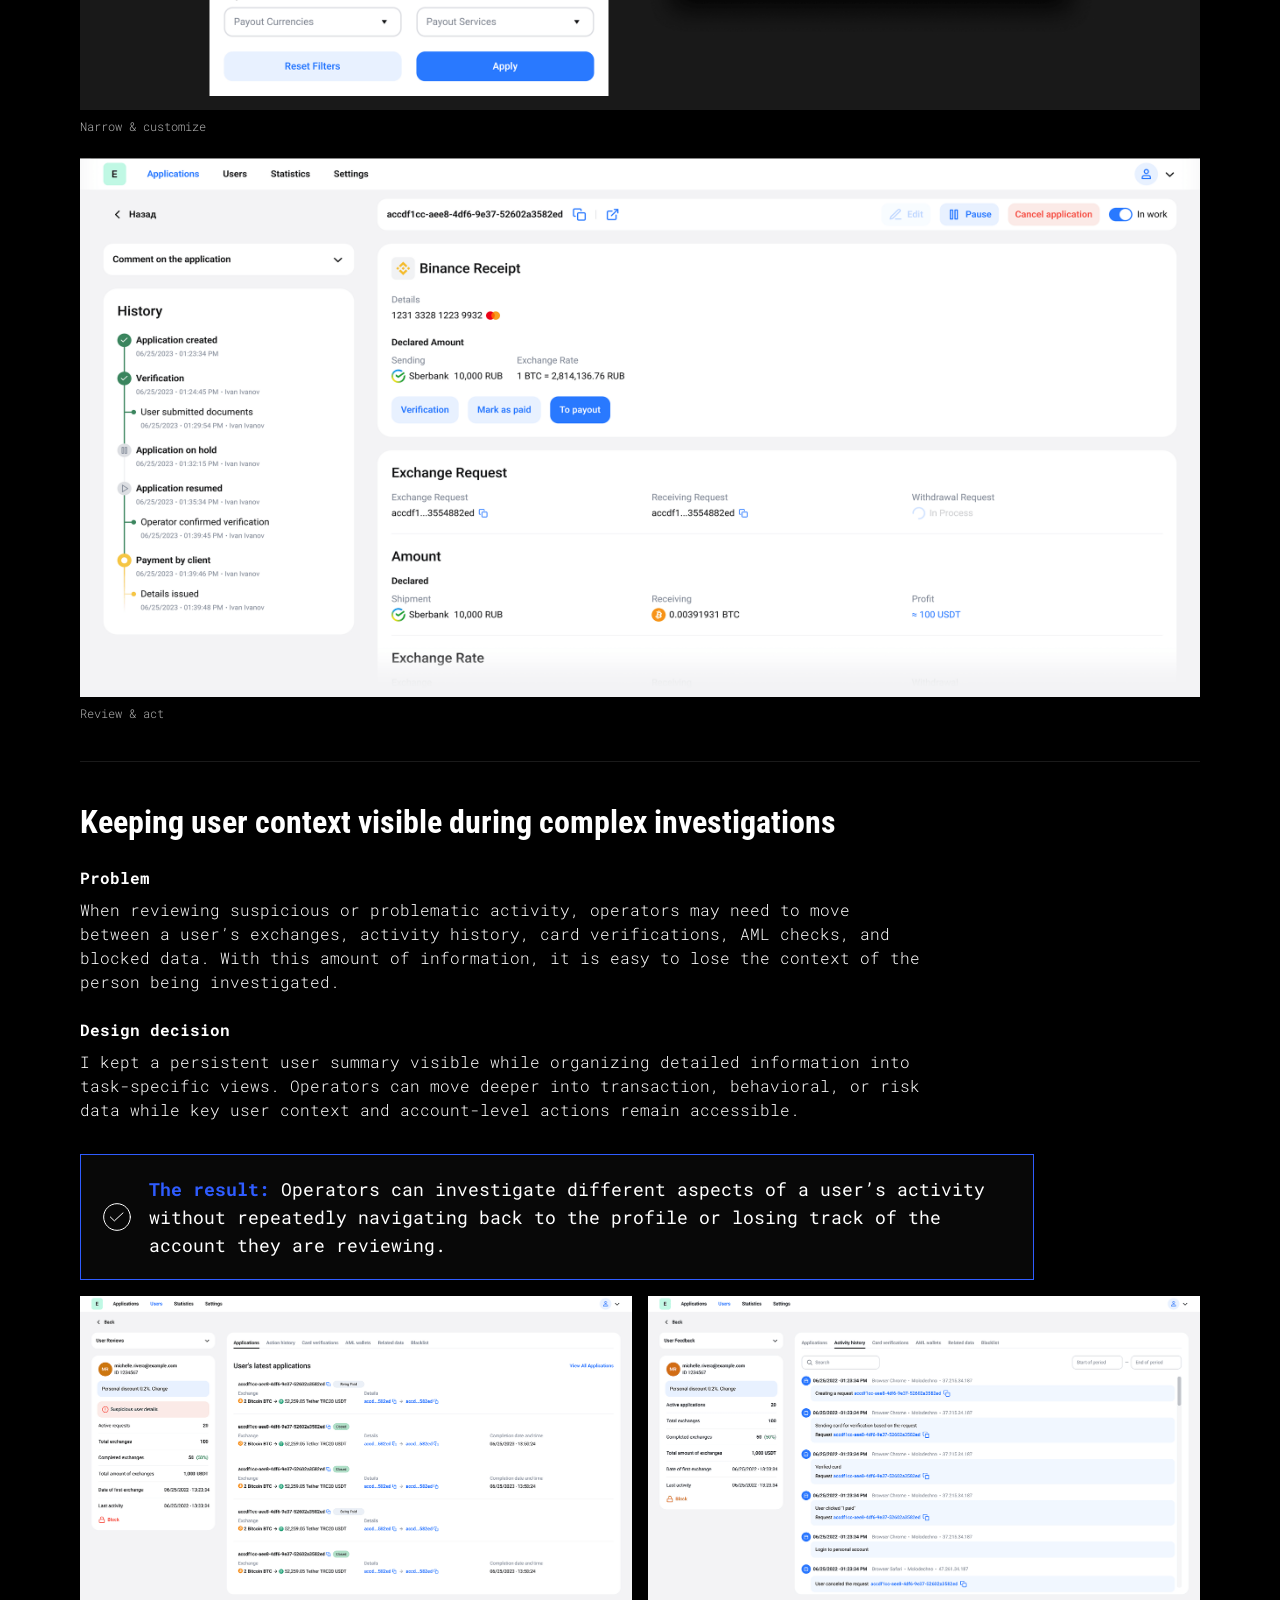
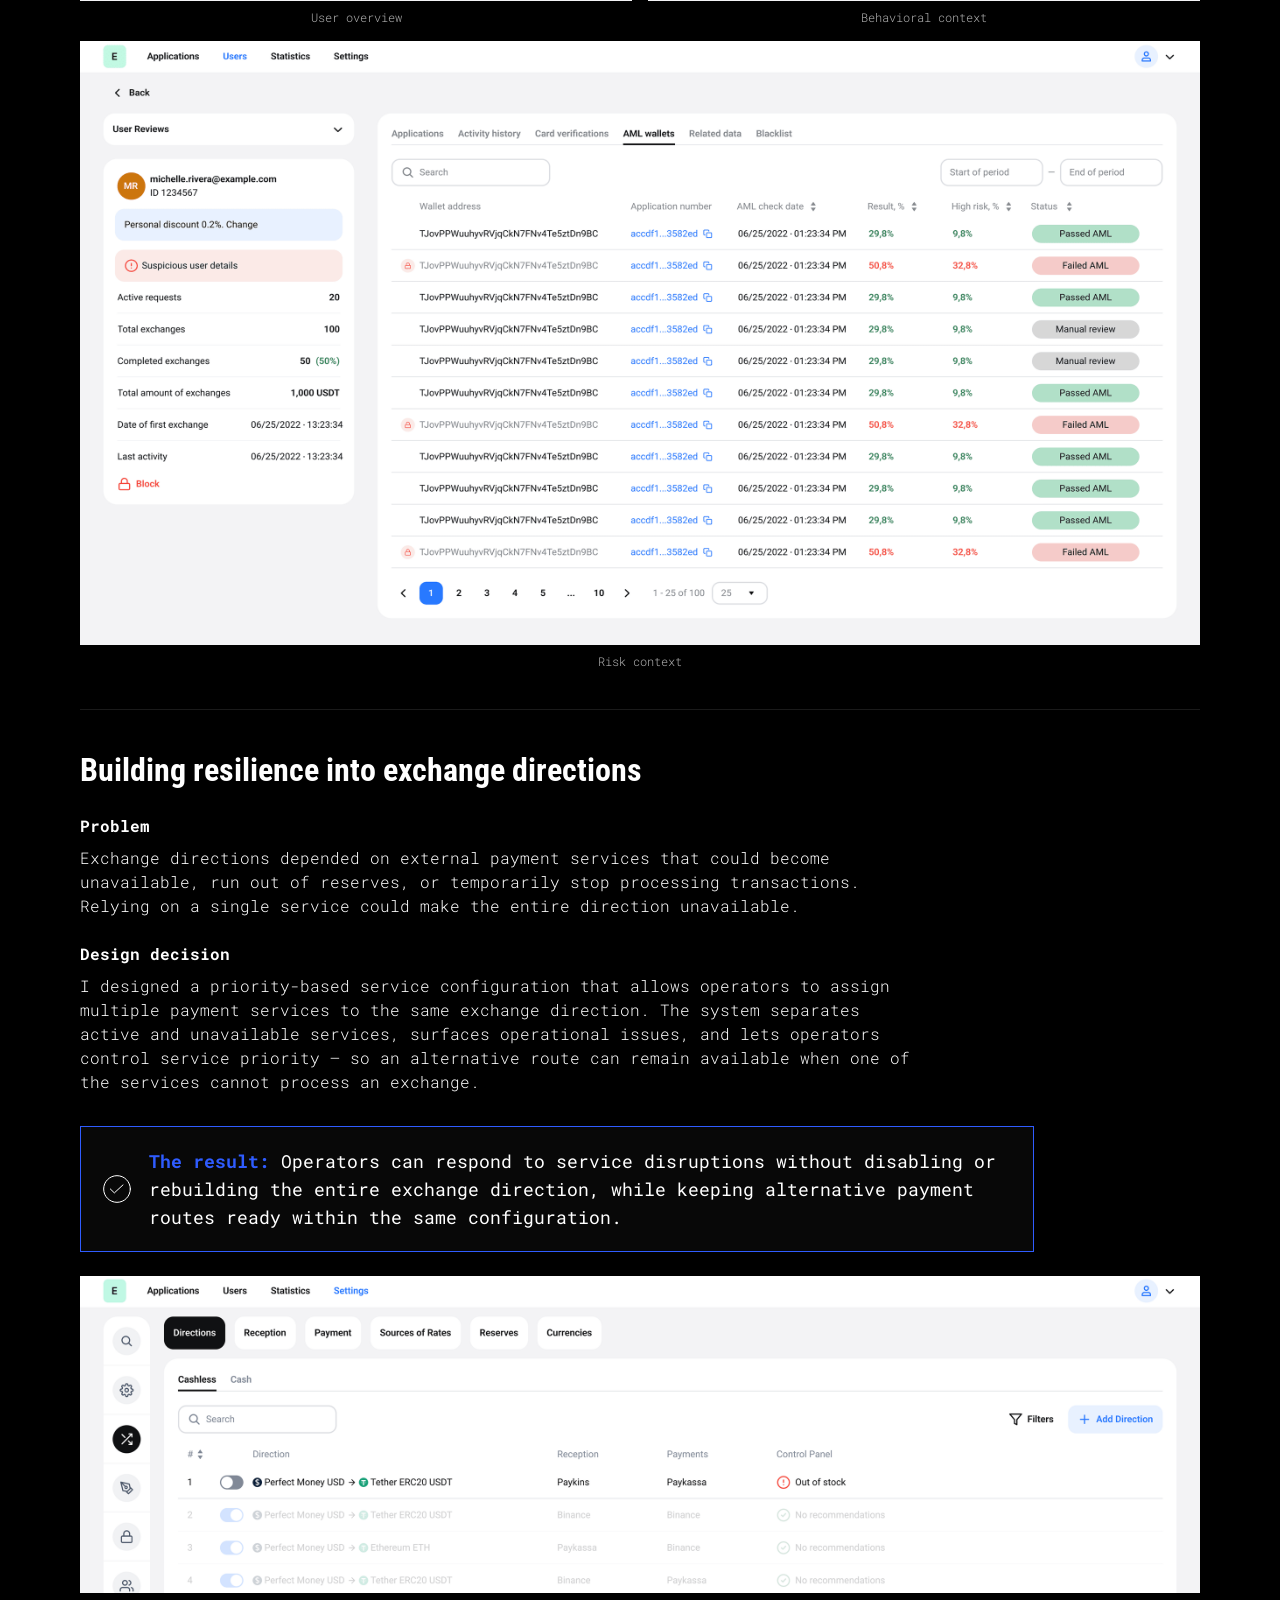
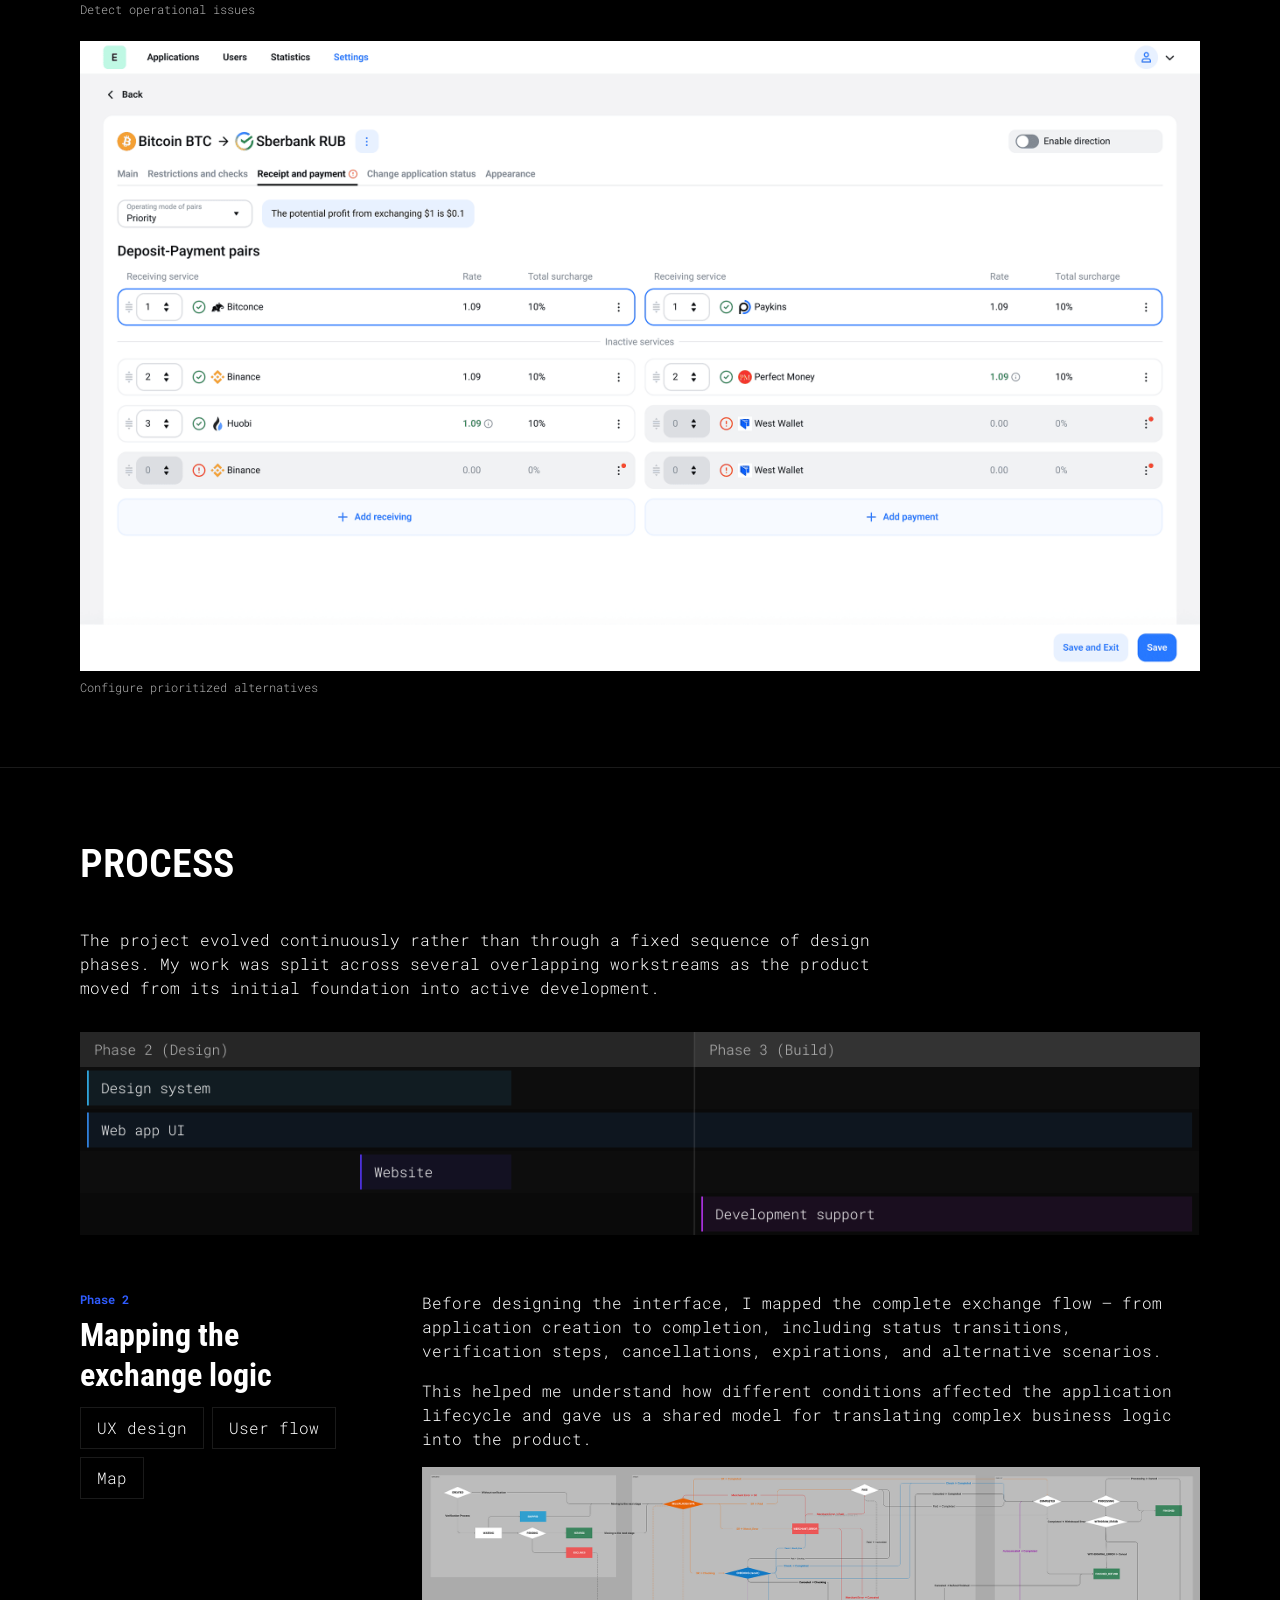
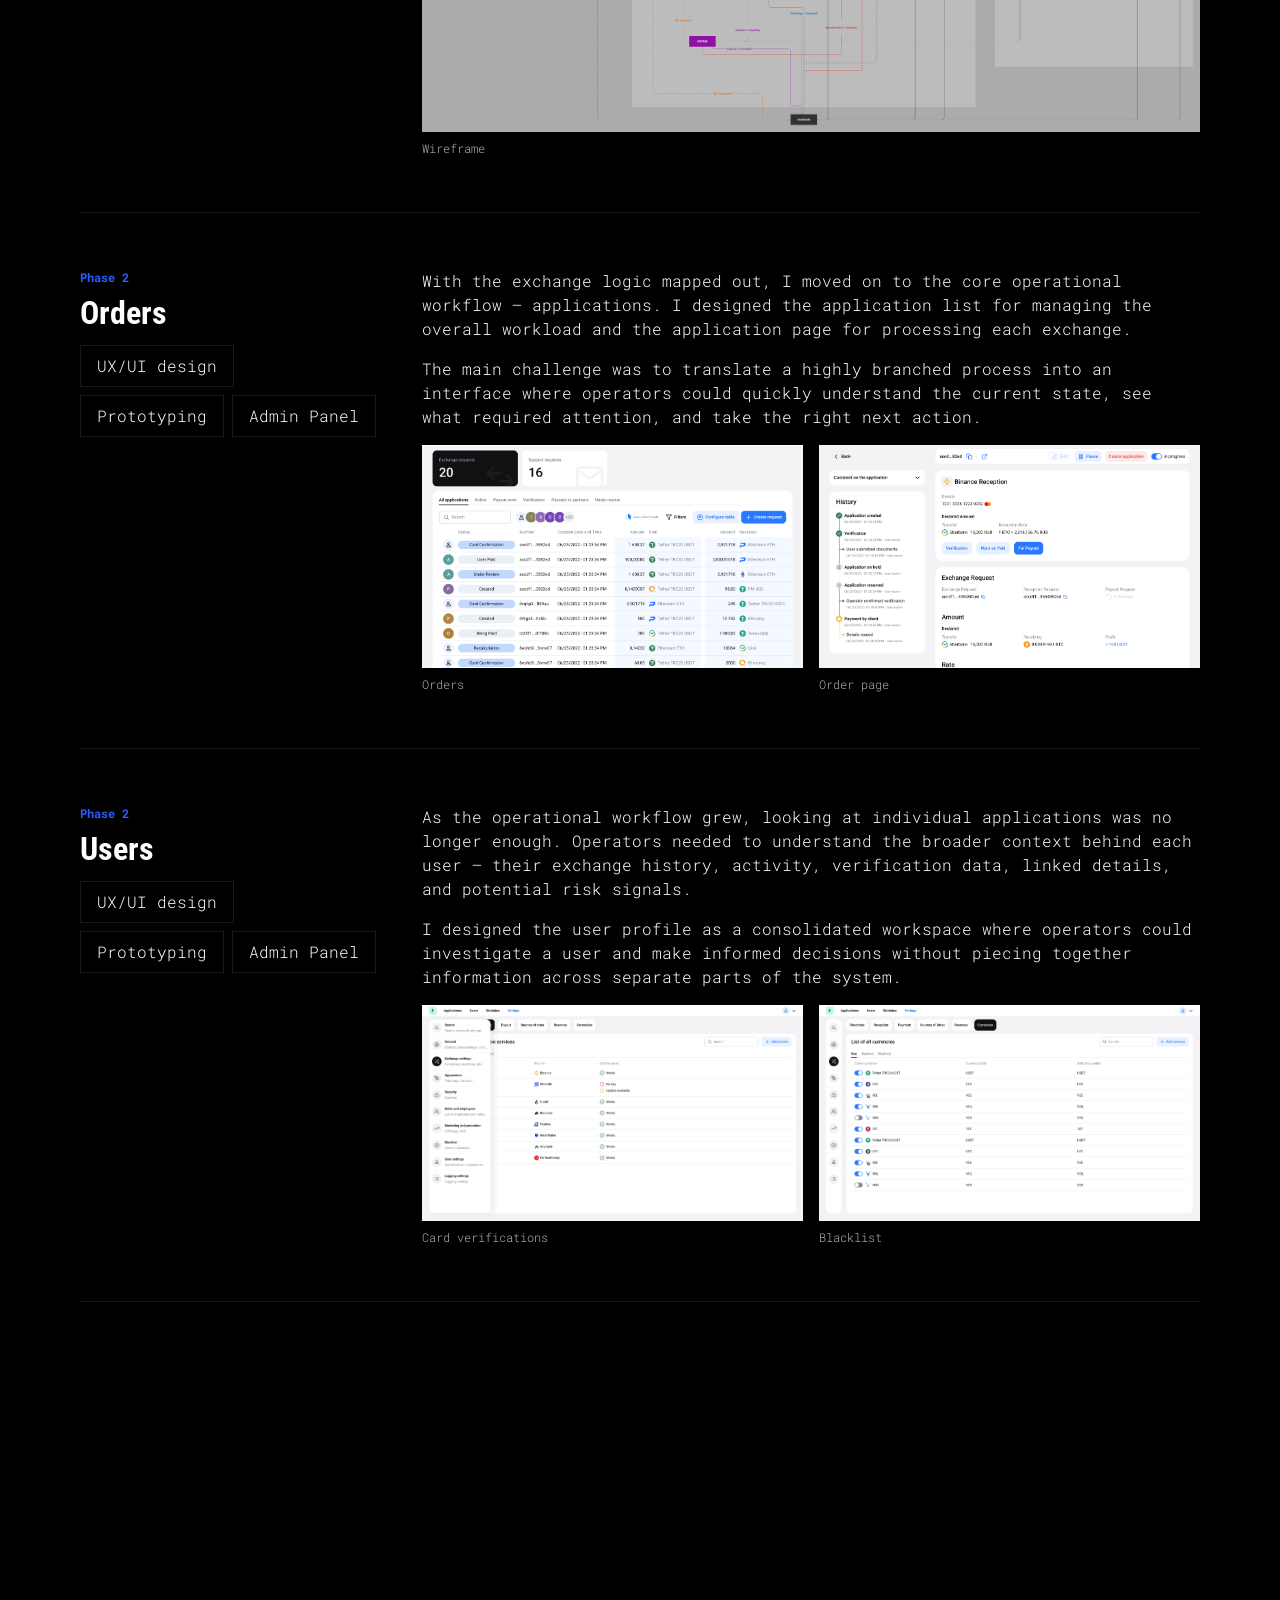
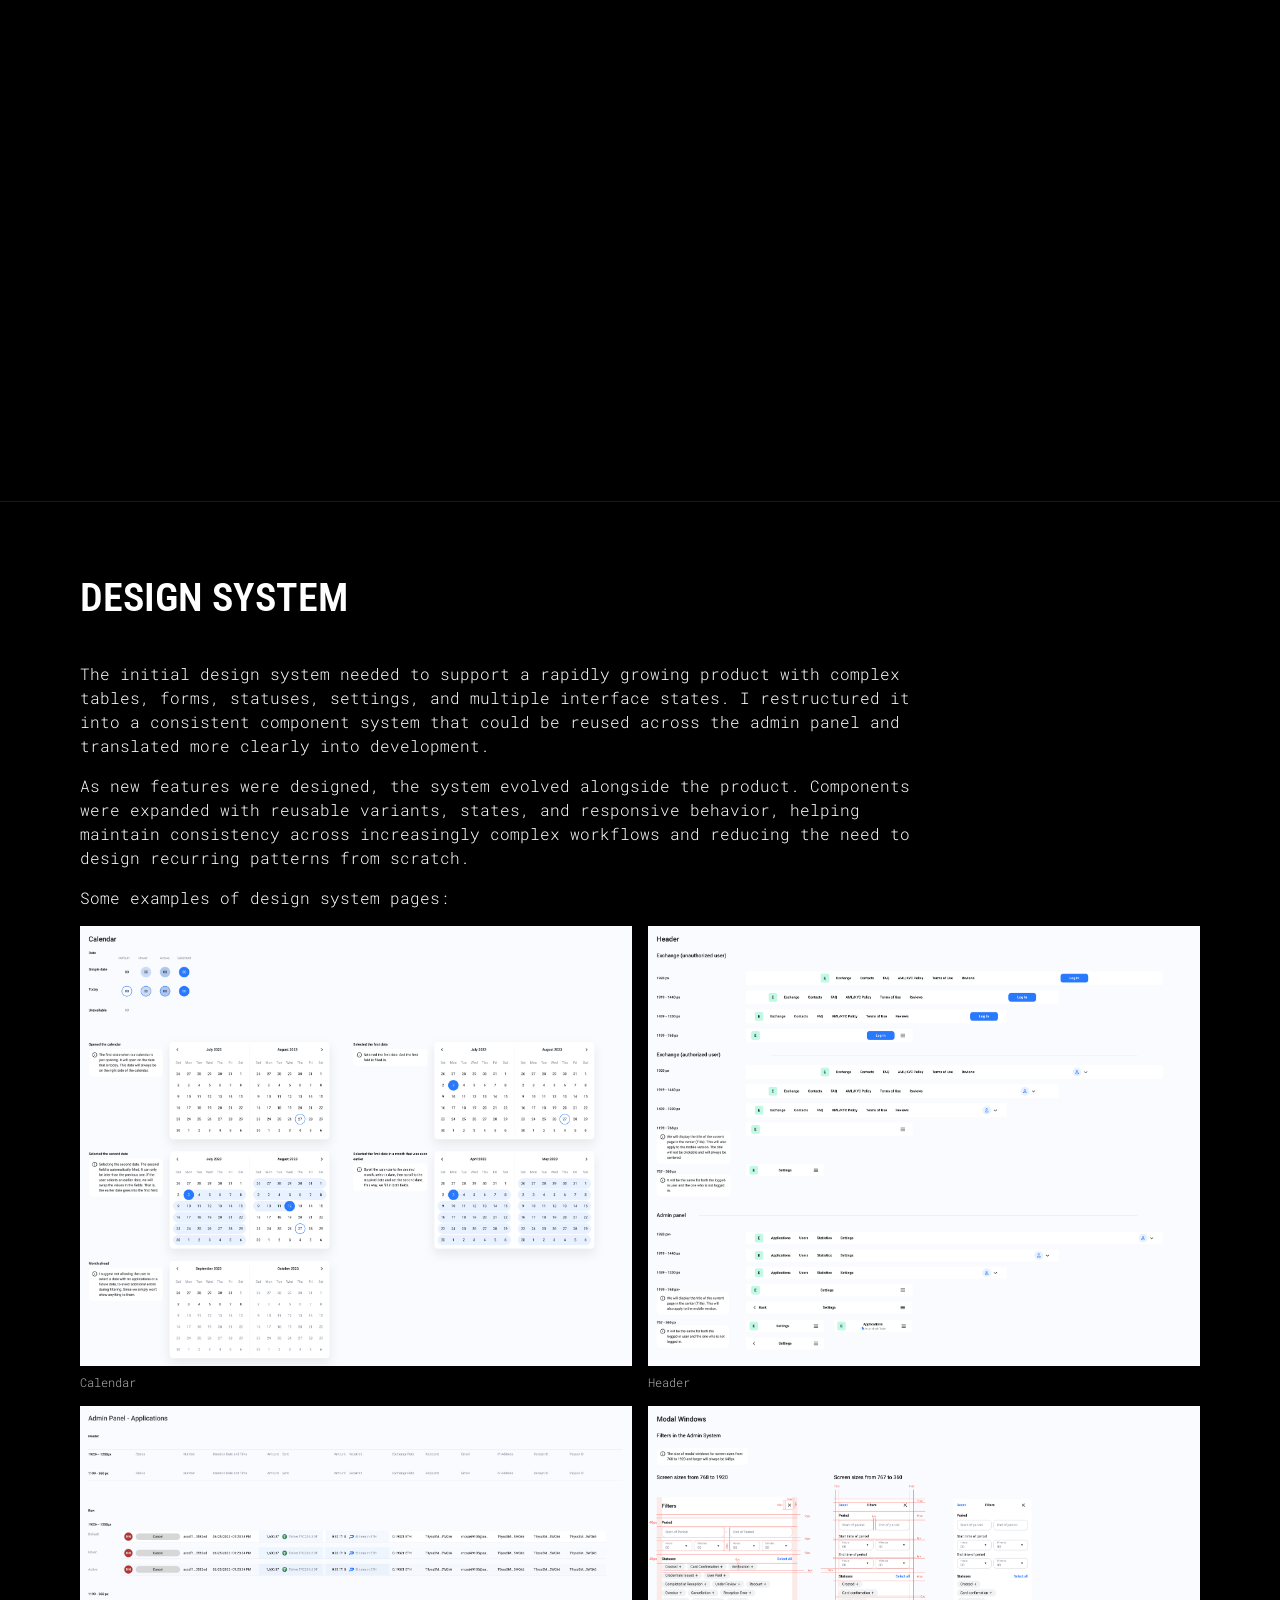
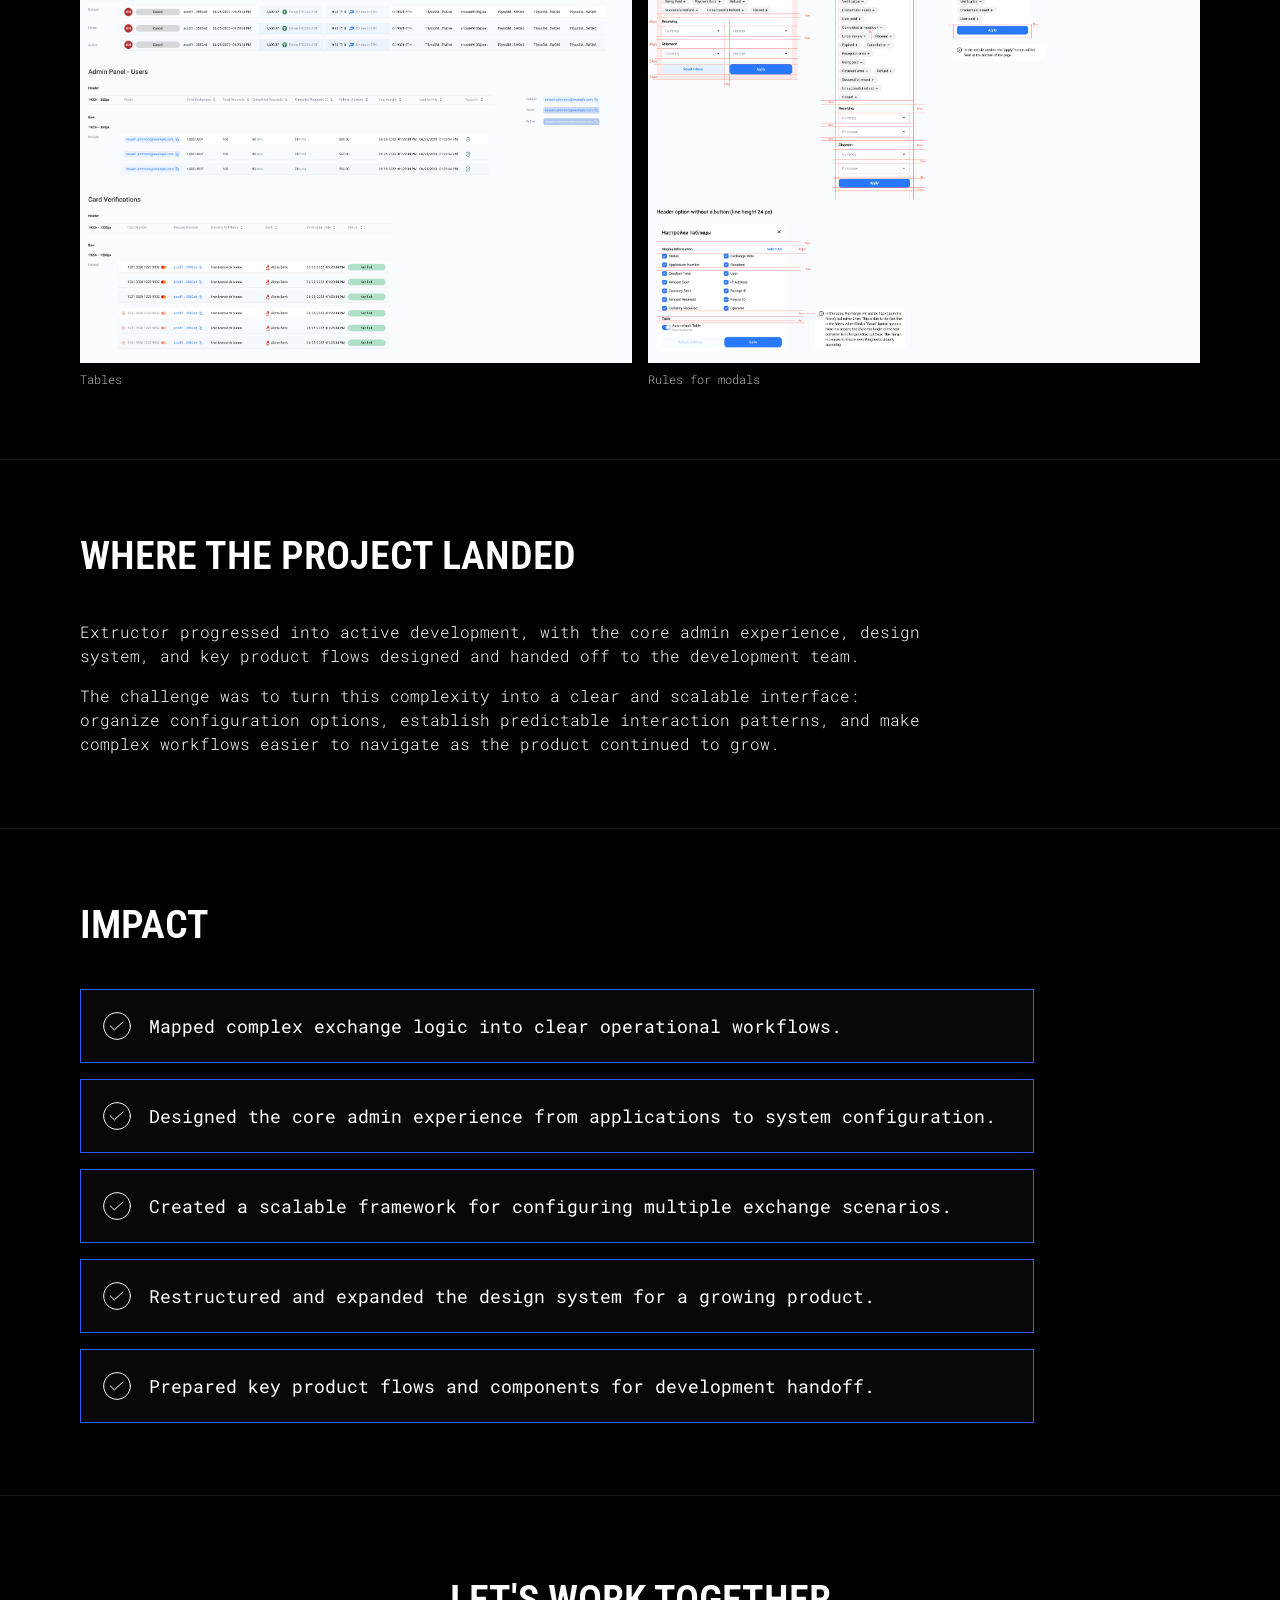
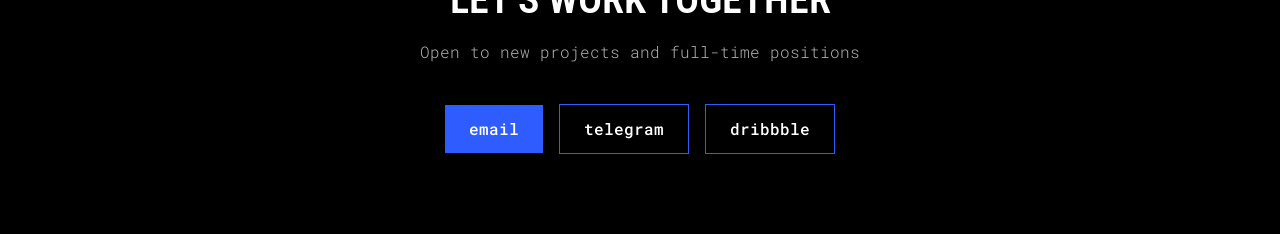
==== commit 4d2b8e73: "Update extructor.html" ====
--- a/projects/extructor.html
+++ b/projects/extructor.html
@@ -4,6 +4,9 @@
   <meta charset="UTF-8" />
   <meta name="viewport" content="width=device-width, initial-scale=1.0" />
   <title>Extructor — Statkevich Anastasiya</title>
+  <link rel="preconnect" href="https://fonts.googleapis.com">
+  <link rel="preconnect" href="https://fonts.gstatic.com" crossorigin>
+  <link href="https://fonts.googleapis.com/css2?family=Onest:wght@400;500;600;700&display=swap" rel="stylesheet">
   <link rel="stylesheet" href="../css/style.css" />
   <link rel="stylesheet" href="../css/project.css" />
   <!-- Язык: прячем страницу на долю секунды, пока подставляется русский текст -->
